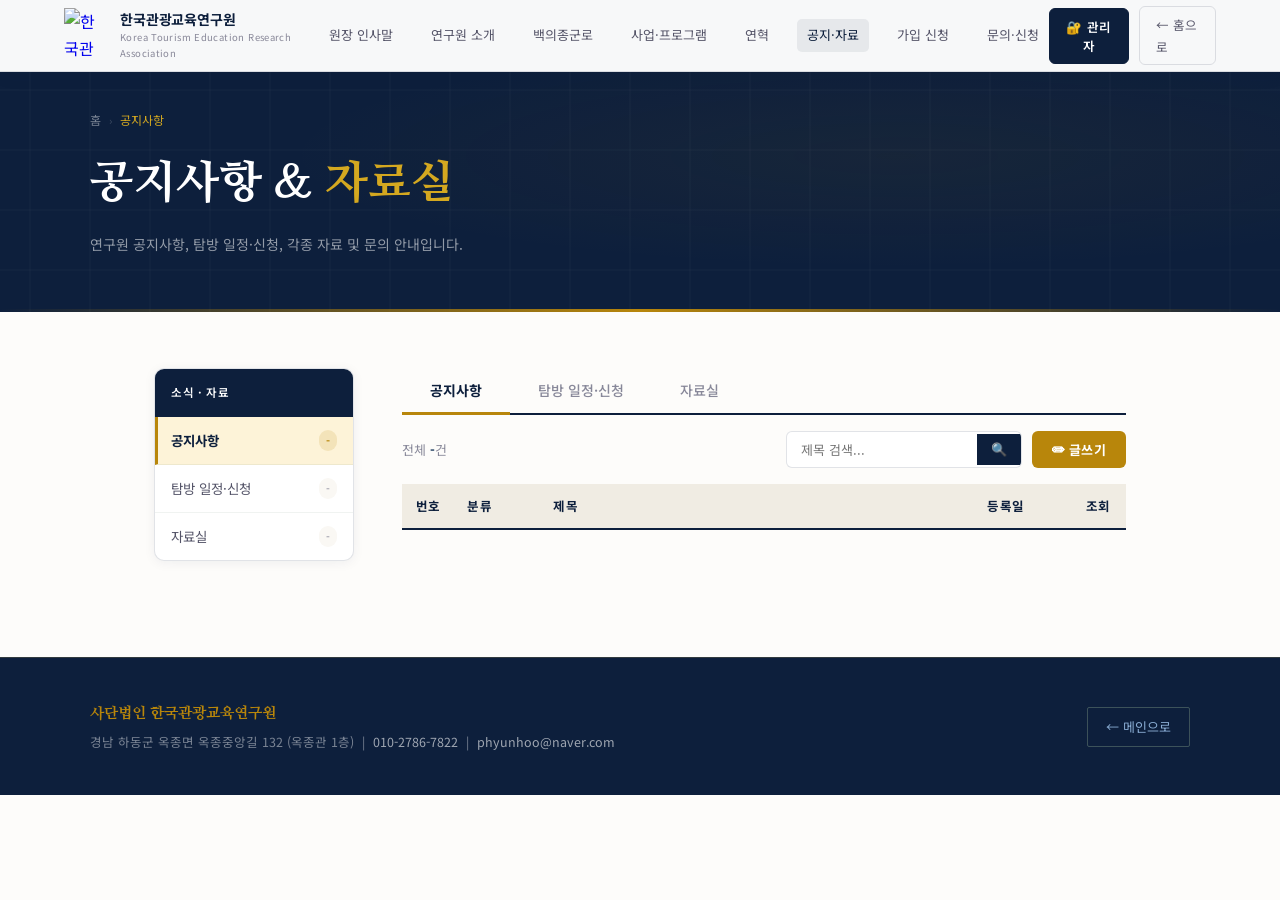
==== board.html @ cb13c383 "Add files via upload" ====
<!DOCTYPE html>
<html lang="ko">
<head>
<meta charset="UTF-8">
<meta name="viewport" content="width=device-width, initial-scale=1.0">
<title>공지사항 · 자료실 — 한국관광교육연구원</title>
<meta name="description" content="사단법인 한국관광교육연구원 공지사항, 탐방 일정·신청, 회원 전용 자료실입니다.">
<meta name="robots" content="index, follow">
<link rel="canonical" href="https://www.ktedu.or.kr/board.html">
<meta property="og:type" content="website">
<meta property="og:site_name" content="한국관광교육연구원">
<meta property="og:title" content="공지사항 · 자료실 — 한국관광교육연구원">
<meta property="og:description" content="사단법인 한국관광교육연구원 공지사항, 탐방 일정·신청, 회원 전용 자료실입니다.">
<meta property="og:url" content="https://www.ktedu.or.kr/board.html">
<link rel="preconnect" href="https://fonts.googleapis.com">
<link href="https://fonts.googleapis.com/css2?family=Nanum+Myeongjo:wght@400;700;800&family=Noto+Sans+KR:wght@300;400;500;600;700&family=Cormorant+Garamond:wght@400;500;600&family=DM+Sans:wght@400;500&display=swap" rel="stylesheet">

<!-- ★ Supabase JS SDK -->
<script src="https://cdn.jsdelivr.net/npm/@supabase/supabase-js@2/dist/umd/supabase.js"></script>

<style>
/* ════════════════ VARIABLES ════════════════ */
:root{
  /* 새 디자인 컨셉 — 딥 네이비 + 아이보리 + 앰버 골드 */
  --forest:   #0d1f3c;  /* 구 forest → 네이비 (기능코드 호환) */
  --deep:     #0a1628;
  --hadon:    #1a3a5c;  /* 구 hadon → 네이비 미드 (주 강조색) */
  --path:     #2a5080;
  --moss:     #4a7ab0;
  --sage:     #8aadd4;
  --gold:     #b8860b;  /* 앰버 골드 */
  --gold-lt:  #fdf3d8;
  --cream:    #faf8f4;  /* 아이보리 */
  --paper:    #fdfcfa;
  --ink:      #1e1e2e;
  --ink-mid:  #545468;
  --ink-soft: #888899;
  --border:   rgba(13,31,60,0.12);
  --red:      #c0392b;
  --red-lt:   #fdf0ef;
  /* 추가 변수 */
  --amber:    #b8860b;
  --amber-lt: #d4a820;
  --amber-pale:#fdf3d8;
  --navy:     #0d1f3c;
  --navy-mid: #1a3a5c;
  --navy-lt:  #2a5080;
  --ivory:    #faf8f4;
  --ivory-dk: #f0ece3;
  --line:     rgba(13,31,60,0.12);
  --line-lt:  rgba(13,31,60,0.07);
  --text:     #2d2d3e;
  --text-mid: #545468;
  --text-soft:#888899;
  --white:    #ffffff;
}
*,*::before,*::after{box-sizing:border-box;margin:0;padding:0;}
html{scroll-behavior:smooth;}
*{box-sizing:border-box;-webkit-tap-highlight-color:transparent;}
body{font-family:'Noto Sans KR',sans-serif;background:var(--paper);color:var(--ink);line-height:1.7;overflow-x:hidden;}
::-webkit-scrollbar{width:6px;}
::-webkit-scrollbar-track{background:var(--cream);}
::-webkit-scrollbar-thumb{background:var(--moss);border-radius:3px;}

/* ════════════ NAV ════════════ */
nav{position:fixed;top:0;left:0;right:0;z-index:200;background:rgba(255,255,255,0.97);backdrop-filter:blur(12px);border-bottom:1px solid var(--line);display:flex;align-items:center;justify-content:space-between;padding:0 5%;height:72px;box-shadow:0 2px 20px rgba(13,31,60,0.06);}
.nav-logo{display:flex;align-items:center;gap:12px;text-decoration:none;}
.nav-logo-emblem{width:44px;height:44px;display:flex;align-items:center;justify-content:center;flex-shrink:0;}
.nav-logo-text{color:var(--navy);font-size:14px;font-weight:700;letter-spacing:-0.01em;line-height:1.3;}
.nav-logo-sub{color:var(--text-soft);font-size:9.5px;letter-spacing:.04em;margin-top:1px;}
.nav-links{display:flex;gap:18px;}
.nav-links a{color:var(--text-mid);text-decoration:none;font-size:13px;transition:all .18s;white-space:nowrap;padding:5px 10px;border-radius:5px;}
.nav-links a:hover,.nav-links a.active{color:var(--navy);background:var(--line-lt);}
.nav-right{display:flex;align-items:center;gap:10px;}
.nav-back{color:var(--text-mid);border:1px solid var(--line);padding:7px 16px;border-radius:6px;font-size:12.5px;text-decoration:none;transition:all .2s;font-family:'Noto Sans KR',sans-serif;}
.nav-back:hover{color:var(--navy);border-color:var(--navy);}
.nav-admin-btn{background:var(--navy);border:1px solid var(--navy);color:white;padding:8px 16px;border-radius:6px;font-size:12.5px;cursor:pointer;font-family:'Noto Sans KR',sans-serif;transition:all .2s;letter-spacing:.02em;font-weight:600;}
.nav-admin-btn:hover{background:var(--navy-mid);}
.nav-admin-btn.logged{background:rgba(184,134,11,.12);border-color:var(--amber);color:var(--amber);}
.nav-hamburger{display:none;flex-direction:column;gap:5px;cursor:pointer;}
.nav-hamburger span{width:22px;height:1.5px;background:var(--navy);display:block;}

/* ════════════ ADMIN BAR ════════════ */
.admin-bar{background:linear-gradient(90deg,var(--navy),var(--navy-mid));padding:10px 5%;display:none;align-items:center;justify-content:space-between;position:sticky;top:68px;z-index:99;border-bottom:2px solid var(--amber);}
.admin-bar.visible{display:flex;}
.admin-tag{background:var(--amber);color:#fff;font-size:11px;font-weight:700;padding:3px 10px;border-radius:3px;letter-spacing:.06em;}
.admin-bar-text{color:rgba(255,255,255,0.65);font-size:13px;margin-left:10px;}
.admin-bar-right{display:flex;gap:10px;}
.btn-write{background:var(--amber);color:#fff;border:none;padding:9px 20px;border-radius:6px;font-size:13px;font-weight:700;font-family:'Noto Sans KR',sans-serif;cursor:pointer;letter-spacing:.02em;transition:all .2s;}
.btn-write:hover{background:var(--amber-lt);transform:translateY(-1px);}
.btn-logout{background:transparent;color:rgba(255,255,255,.55);border:1px solid rgba(255,255,255,.2);padding:8px 14px;border-radius:2px;font-size:12.5px;font-family:'Noto Sans KR',sans-serif;cursor:pointer;transition:all .2s;}
.btn-logout:hover{color:white;border-color:rgba(255,255,255,.4);}

/* ════════════ PAGE HERO ════════════ */
.page-hero{background:var(--navy);padding:110px 5% 56px;position:relative;overflow:hidden;}
.page-hero::before{content:'';position:absolute;inset:0;background:radial-gradient(ellipse 80% 60% at 70% 50%,rgba(184,134,11,.06) 0%,transparent 60%),url("data:image/svg+xml,%3Csvg width='60' height='60' xmlns='http://www.w3.org/2000/svg'%3E%3Cpath d='M0 0h60v60H0z' fill='none'/%3E%3Cpath d='M30 0v60M0 30h60' stroke='rgba(255,255,255,0.03)' stroke-width='1'/%3E%3C/svg%3E") repeat;}
.page-hero::after{content:'';position:absolute;bottom:0;left:0;right:0;height:3px;background:linear-gradient(90deg,transparent,var(--amber),transparent);}
.page-hero-inner{max-width:1100px;margin:0 auto;position:relative;z-index:1;}
.breadcrumb{display:flex;align-items:center;gap:8px;margin-bottom:16px;}
.breadcrumb a{color:rgba(255,255,255,.45);font-size:12px;text-decoration:none;}
.breadcrumb a:hover{color:var(--sage);}
.breadcrumb-sep{color:rgba(255,255,255,.2);font-size:11px;}
.breadcrumb-cur{color:var(--amber-lt);font-size:12px;}
.page-hero h1{font-family:'Nanum Myeongjo',serif;font-size:clamp(1.8rem,3.5vw,2.8rem);font-weight:800;color:#fff;}
.page-hero h1 em{font-style:normal;color:var(--amber-lt);}
.page-hero-desc{color:rgba(255,255,255,.55);font-size:14px;margin-top:10px;}

/* ════════════ LAYOUT ════════════ */
.board-layout{max-width:1100px;margin:0 auto;padding:56px 5% 96px;display:grid;grid-template-columns:200px 1fr;gap:48px;align-items:start;}

/* ════════════ SIDEBAR ════════════ */
.sidebar{position:sticky;top:88px;}
.sidebar-menu{background:#fff;border:1px solid var(--line);border-radius:10px;overflow:hidden;box-shadow:0 2px 12px rgba(13,31,60,0.06);}
.sidebar-group-title{background:var(--navy);color:white;font-size:11.5px;font-weight:600;padding:14px 16px;letter-spacing:.06em;}
.sidebar-item{display:flex;align-items:center;justify-content:space-between;padding:12px 16px;font-size:13.5px;color:var(--ink-mid);cursor:pointer;border-bottom:1px solid rgba(45,90,61,.07);transition:all .18s;}
.sidebar-item:last-child{border-bottom:none;}
.sidebar-item:hover{background:var(--ivory);color:var(--navy);}
.sidebar-item.active{background:var(--amber-pale);color:var(--navy);font-weight:700;border-left:3px solid var(--amber);padding-left:13px;}
.sidebar-count{font-size:11px;color:var(--ink-soft);background:var(--cream);padding:1px 7px;border-radius:10px;}
.sidebar-item.active .sidebar-count{background:rgba(184,134,11,.15);color:var(--amber);}

/* ════════════ TABS ════════════ */
.board-tabs{display:flex;border-bottom:2px solid var(--navy);}
.board-tab{padding:12px 28px;font-size:14px;font-weight:500;color:var(--ink-soft);cursor:pointer;border:none;background:none;font-family:'Noto Sans KR',sans-serif;border-bottom:3px solid transparent;margin-bottom:-2px;transition:all .18s;}
.board-tab:hover{color:var(--navy);}
.board-tab.active{color:var(--navy);font-weight:700;border-bottom-color:var(--amber);}
.board-panel{display:none;}.board-panel.active{display:block;}

/* ════════════ TOOLBAR ════════════ */
.board-toolbar{display:flex;justify-content:space-between;align-items:center;padding:16px 0;flex-wrap:wrap;gap:12px;}
.board-count{font-size:13px;color:var(--ink-soft);}
.board-count strong{color:var(--hadon);font-weight:700;}
.search-box{display:flex;align-items:center;border:1px solid var(--line);border-radius:6px;overflow:hidden;background:#fff;}
.search-box input{border:none;outline:none;padding:8px 14px;font-size:13px;font-family:'Noto Sans KR',sans-serif;width:190px;background:transparent;color:var(--ink);}
.search-box button{background:var(--navy);color:white;border:none;padding:8px 14px;cursor:pointer;font-size:13px;}
.search-box button:hover{background:var(--navy-mid);}

/* ════════════ TABLE ════════════ */
.notice-table{width:100%;border-collapse:collapse;}
.notice-table thead tr{background:var(--ivory-dk,#f0ece3);border-bottom:2px solid var(--navy);}
.notice-table th{padding:11px 13px;font-size:12.5px;font-weight:700;color:var(--navy);text-align:left;letter-spacing:.04em;}
.notice-table th.cn{width:52px;text-align:center;}
.notice-table th.cc{width:86px;}
.notice-table th.cd{width:96px;}
.notice-table th.cv{width:56px;text-align:center;}
.notice-table th.ca{width:80px;text-align:center;}
.notice-table tbody tr{border-bottom:1px solid rgba(45,90,61,.1);transition:background .15s;}
.notice-table tbody tr:hover{background:var(--ivory);}
.notice-table td{padding:13px;font-size:13.5px;color:var(--ink-mid);vertical-align:middle;}
.notice-table td.cn{text-align:center;font-size:12px;color:var(--ink-soft);}
.notice-table td.cv{text-align:center;font-size:12px;color:var(--ink-soft);}
.notice-table td.cd{font-size:12px;color:var(--ink-soft);}
.notice-table td.ca{text-align:center;}
.row-pinned td{background:rgba(45,90,61,.04)!important;}
.title-link{cursor:pointer;transition:color .15s;}
.title-link:hover{color:var(--navy);}
.badge{display:inline-block;font-size:10.5px;font-weight:700;padding:2px 8px;border-radius:2px;letter-spacing:.04em;margin-right:5px;vertical-align:middle;}
.badge-notice{background:var(--navy);color:white;}
.badge-prog{background:#e8f2e9;color:#1a4a28;border:1px solid rgba(45,90,61,.2);}
.badge-edu{background:#E6F1FB;color:#0C447C;border:1px solid rgba(23,95,165,.2);}
.badge-archive{background:#faeeda;color:#633806;border:1px solid rgba(201,168,76,.3);}
.badge-new{display:inline-block;font-size:9px;font-weight:700;color:var(--red);margin-left:4px;vertical-align:middle;}
.pin-icon{color:var(--amber);font-size:13px;}
.row-acts{display:flex;gap:4px;justify-content:center;}
.btn-edit,.btn-del{border:none;padding:4px 9px;border-radius:2px;font-size:11px;font-weight:700;cursor:pointer;font-family:'Noto Sans KR',sans-serif;transition:all .18s;}
.btn-edit{background:#e8f0fa;color:var(--navy);}
.btn-edit:hover{background:var(--navy);color:white;}
.btn-del{background:var(--red-lt);color:var(--red);}
.btn-del:hover{background:var(--red);color:white;}

/* ════════════ FILE LIST ════════════ */
.file-grid{display:flex;flex-direction:column;}
.file-item{display:grid;grid-template-columns:50px 1fr auto;gap:0;border-bottom:1px solid rgba(45,90,61,.1);padding:17px 0;align-items:center;transition:background .15s;}
.file-item:first-child{border-top:2px solid var(--navy);}
.file-item:hover{background:var(--ivory);padding-left:8px;padding-right:8px;margin:0 -8px;border-radius:6px;}
.file-icon-wrap{width:40px;height:44px;display:flex;align-items:center;justify-content:center;border-radius:3px;font-size:20px;flex-shrink:0;}
.fi-pdf{background:#fceaea;}.fi-doc{background:#e6eef8;}.fi-img{background:#e8f7ef;}.fi-etc{background:#f5f0fb;}
.file-title{font-size:14px;font-weight:500;color:var(--ink);margin-bottom:4px;line-height:1.4;cursor:pointer;}
.file-title:hover{color:var(--navy);}
.file-meta{font-size:12px;color:var(--ink-soft);display:flex;gap:14px;flex-wrap:wrap;}
.file-actions{display:flex;gap:8px;align-items:center;margin-left:14px;flex-shrink:0;}
.file-dl-btn{display:flex;align-items:center;gap:6px;background:var(--ivory);border:1px solid var(--line);color:var(--navy);font-size:12px;font-weight:500;padding:7px 14px;border-radius:3px;cursor:pointer;font-family:'Noto Sans KR',sans-serif;transition:all .18s;white-space:nowrap;text-decoration:none;}
.file-dl-btn:hover{background:var(--navy);color:white;border-color:var(--navy);}

/* ════════════ STATES ════════════ */
.loading-state,.empty-state{text-align:center;padding:56px 20px;color:var(--ink-soft);}
.loading-state .spin{display:inline-block;width:32px;height:32px;border:3px solid var(--border);border-top-color:var(--hadon);border-radius:50%;animation:spin .8s linear infinite;margin-bottom:14px;}
@keyframes spin{to{transform:rotate(360deg);}}
.empty-icon{font-size:32px;margin-bottom:12px;}
.info-box{margin-top:20px;padding:16px 20px;background:var(--ivory);border-radius:6px;border-left:3px solid var(--amber);font-size:13.5px;color:var(--text-mid);line-height:1.85;}
.info-box a{color:var(--navy);font-weight:700;}

/* ════════════ PAGINATION ════════════ */
.pagination{display:flex;justify-content:center;gap:4px;margin-top:28px;}
.page-btn{width:36px;height:36px;display:flex;align-items:center;justify-content:center;border:1px solid rgba(45,90,61,.2);border-radius:2px;font-size:13px;color:var(--ink-soft);cursor:pointer;background:#fff;transition:all .18s;font-family:'Noto Sans KR',sans-serif;}
.page-btn:hover{border-color:var(--navy);color:var(--navy);}
.page-btn.active{background:var(--navy);color:white;border-color:var(--navy);font-weight:700;}

/* ════════════ OVERLAYS ════════════ */
.overlay{display:none;position:fixed;inset:0;z-index:400;background:rgba(0,0,0,.6);align-items:center;justify-content:center;padding:16px;backdrop-filter:blur(3px);}
.overlay.open{display:flex;}
.modal{background:var(--paper);border-radius:6px;width:100%;box-shadow:0 32px 80px rgba(0,0,0,.28);animation:modalIn .25s cubic-bezier(.34,1.3,.64,1) forwards;}
@keyframes modalIn{from{opacity:0;transform:scale(.94) translateY(12px);}to{opacity:1;transform:scale(1) translateY(0);}}

/* login */
#loginModal .modal{max-width:420px;}
.login-head{background:var(--navy);padding:28px 32px;border-radius:6px 6px 0 0;border-bottom:2px solid var(--amber);position:relative;}
.login-head h2{font-family:'Nanum Myeongjo',serif;color:#fff;font-size:1.4rem;font-weight:800;}
.login-head p{color:rgba(255,255,255,0.6);font-size:13px;margin-top:6px;}
.modal-close{position:absolute;top:16px;right:18px;background:rgba(255,255,255,.1);border:1px solid rgba(255,255,255,.2);color:rgba(255,255,255,.7);width:32px;height:32px;border-radius:50%;cursor:pointer;display:flex;align-items:center;justify-content:center;font-size:16px;transition:all .2s;}
.modal-close:hover{background:rgba(255,255,255,.2);color:white;}
.login-body{padding:28px 32px;}
.form-group{margin-bottom:18px;}
.form-label{display:block;font-size:12.5px;font-weight:700;color:var(--ink-mid);letter-spacing:.06em;margin-bottom:7px;}
.form-input{width:100%;border:1px solid rgba(45,90,61,.25);border-radius:3px;padding:11px 14px;font-size:14px;font-family:'Noto Sans KR',sans-serif;color:var(--ink);background:#fff;outline:none;transition:border-color .2s;}
.form-input:focus{border-color:var(--navy);box-shadow:0 0 0 3px rgba(13,31,60,.07);}
.form-input.err{border-color:var(--red);}
.form-error{font-size:12px;color:var(--red);margin-top:6px;display:none;}
.form-error.show{display:block;}
.btn-login{width:100%;background:var(--navy);color:white;border:none;padding:13px;font-size:14px;font-weight:700;font-family:'Noto Sans KR',sans-serif;border-radius:6px;cursor:pointer;transition:all .2s;letter-spacing:.02em;margin-top:4px;}
.btn-login:hover{background:var(--navy-mid);}
.login-hint{font-size:11.5px;color:var(--ink-soft);text-align:center;margin-top:14px;line-height:1.7;}

/* write */
#writeModal .modal{max-width:700px;max-height:92vh;overflow-y:auto;}
.write-head{background:var(--navy);padding:20px 28px;border-radius:6px 6px 0 0;position:sticky;top:0;z-index:2;display:flex;align-items:center;justify-content:space-between;}
.write-head h2{font-family:'Nanum Myeongjo',serif;color:white;font-size:1.25rem;font-weight:800;}
.write-body{padding:24px 28px;}
.wr{margin-bottom:18px;}
.wr2{display:grid;grid-template-columns:1fr 1fr;gap:14px;margin-bottom:18px;}
.wlabel{display:block;font-size:12.5px;font-weight:700;color:var(--ink-mid);letter-spacing:.05em;margin-bottom:7px;}
.winput,.wselect,.wtextarea{width:100%;border:1px solid rgba(45,90,61,.25);border-radius:3px;padding:10px 13px;font-size:13.5px;font-family:'Noto Sans KR',sans-serif;color:var(--ink);background:#fff;outline:none;transition:border-color .2s;}
.winput:focus,.wselect:focus,.wtextarea:focus{border-color:var(--navy);box-shadow:0 0 0 3px rgba(13,31,60,.07);}
.wtextarea{min-height:200px;resize:vertical;line-height:1.8;}
.file-zone{border:2px dashed rgba(13,31,60,.2);border-radius:8px;padding:20px;text-align:center;cursor:pointer;transition:all .2s;background:var(--ivory);}
.file-zone:hover{border-color:var(--navy);background:rgba(13,31,60,.04);}
.file-zone p{font-size:13px;color:var(--ink-soft);}
.file-zone small{font-size:11px;color:var(--ink-soft);margin-top:4px;display:block;}
#fileInput{display:none;}
.file-chips{display:flex;flex-wrap:wrap;gap:8px;margin-top:10px;}
.file-chip{display:flex;align-items:center;gap:6px;background:#e8f0fa;border:1px solid rgba(13,31,60,.15);border-radius:4px;padding:4px 10px;font-size:12px;color:var(--navy);}
.chip-del{cursor:pointer;color:var(--ink-soft);font-size:14px;line-height:1;}
.chip-del:hover{color:var(--red);}
.chip-prog{font-size:11px;color:var(--ink-soft);margin-left:4px;}
.pin-row{display:flex;align-items:center;gap:10px;margin-bottom:18px;}
.pin-row input[type=checkbox]{width:16px;height:16px;accent-color:var(--hadon);cursor:pointer;}
.pin-row label{font-size:13.5px;color:var(--ink-mid);cursor:pointer;}
.write-footer{display:flex;justify-content:flex-end;gap:10px;padding-top:20px;border-top:1px solid var(--border);}
.btn-cancel{background:var(--cream);color:var(--ink-mid);border:1px solid var(--border);padding:11px 22px;border-radius:3px;font-size:13.5px;font-family:'Noto Sans KR',sans-serif;cursor:pointer;transition:all .2s;}
.btn-cancel:hover{border-color:var(--navy);color:var(--navy);}
.btn-save{background:var(--navy);color:white;border:none;padding:11px 28px;border-radius:6px;font-size:13.5px;font-weight:700;font-family:'Noto Sans KR',sans-serif;cursor:pointer;transition:all .2s;}
.btn-save:hover{background:var(--navy-mid);}
.save-spin{display:inline-block;width:14px;height:14px;border:2px solid rgba(255,255,255,.4);border-top-color:white;border-radius:50%;animation:spin .7s linear infinite;vertical-align:middle;margin-right:6px;}

/* detail */
.detail-overlay{display:none;position:fixed;inset:0;z-index:300;background:rgba(0,0,0,.55);align-items:center;justify-content:center;padding:20px;backdrop-filter:blur(2px);}
.detail-overlay.open{display:flex;}
.detail-box{background:var(--paper);border-radius:6px;max-width:740px;width:100%;max-height:88vh;overflow-y:auto;box-shadow:0 24px 60px rgba(0,0,0,.25);animation:modalIn .25s ease forwards;}
.detail-head{background:var(--navy);padding:24px 28px;border-radius:6px 6px 0 0;position:sticky;top:0;z-index:2;}
.dh-cat{color:rgba(255,255,255,0.55);font-size:11.5px;letter-spacing:.1em;margin-bottom:8px;}
.dh-title{color:#fff;font-family:'Nanum Myeongjo',serif;font-size:1.35rem;font-weight:800;line-height:1.4;}
.dh-meta{color:rgba(255,255,255,.5);font-size:12px;margin-top:10px;display:flex;gap:18px;flex-wrap:wrap;}
.d-close{position:absolute;top:16px;right:20px;background:rgba(255,255,255,.1);border:1px solid rgba(255,255,255,.2);color:rgba(255,255,255,.7);width:32px;height:32px;border-radius:50%;cursor:pointer;display:flex;align-items:center;justify-content:center;font-size:16px;transition:all .2s;}
.d-close:hover{color:white;}
.detail-body{padding:28px;font-size:14px;color:var(--ink-mid);line-height:2;white-space:pre-wrap;}
.detail-attach{border-top:1px solid var(--border);padding:18px 28px;}
.attach-title{font-size:12px;font-weight:700;color:var(--ink-soft);letter-spacing:.08em;margin-bottom:10px;}
.attach-file{display:flex;align-items:center;gap:8px;padding:9px 13px;background:var(--ivory);border:1px solid var(--line);border-radius:6px;font-size:13px;color:var(--navy);margin-bottom:6px;text-decoration:none;transition:background .15s;}
.attach-file:hover{background:var(--amber-pale);}
.attach-file-wrap{margin-bottom:10px;}
.attach-hint{font-size:12px;color:var(--ink-soft);margin-top:2px;padding:4px 4px 0;line-height:1.8;}
.attach-badge{display:inline-block;padding:2px 7px;border-radius:3px;font-size:11px;font-weight:700;margin-left:auto;flex-shrink:0;}
.attach-view{background:#e1f5ee;color:#0f6e56;}
.attach-dl{background:#e6f1fb;color:#185fa5;}
.detail-nav{border-top:1px solid var(--border);padding:14px 28px;display:flex;justify-content:space-between;align-items:center;}
.detail-nav a{font-size:13px;color:var(--navy);text-decoration:none;cursor:pointer;}
.detail-nav-back{font-size:13px;color:var(--ink-soft);background:var(--cream);padding:6px 16px;border-radius:2px;cursor:pointer;border:1px solid var(--border);font-family:'Noto Sans KR',sans-serif;}

/* toast */
.toast{position:fixed;bottom:28px;left:50%;transform:translateX(-50%) translateY(20px);background:var(--navy);color:white;padding:12px 24px;border-radius:4px;font-size:13.5px;font-weight:500;z-index:999;opacity:0;transition:all .3s;pointer-events:none;white-space:nowrap;}
.toast.show{opacity:1;transform:translateX(-50%) translateY(0);}
.toast.err{background:var(--red);}
/* 기기별 표시 제어 */
.mobile-only{display:none!important;}
.desktop-only{display:inline!important;}
@media(max-width:900px){
  .mobile-only{display:inline!important;}
  .desktop-only{display:none!important;}
}

/* ══════════════════════════════════════
   RESPONSIVE — 태블릿 (max 900px)
══════════════════════════════════════ */
@media(max-width:900px){
  .nav-links{display:none;}.nav-hamburger{display:flex;}
  .board-layout{grid-template-columns:1fr;gap:24px;padding-top:32px;}
  .sidebar{position:static;top:auto;}
  .board-tabs{overflow-x:auto;-webkit-overflow-scrolling:touch;}
  .notice-table th.cv,.notice-table td.cv{display:none;}
  .wr2{grid-template-columns:1fr;}
  .search-box input{width:140px;}
  .file-item{grid-template-columns:44px 1fr;}
  .file-actions{grid-column:1/-1;padding-top:6px;}
  .write-modal{padding:24px;}
  .wbody{gap:14px;}
}

/* ══════════════════════════════════════
   RESPONSIVE — 모바일 (max 600px)
══════════════════════════════════════ */
@media(max-width:600px){
  nav{padding:0 4%;height:56px;}
  .nav-logo-sub{display:none;}
  .nav-logo-text{font-size:13px;}

  .board-header h1{font-size:1.4rem;}
  .board-tabs{gap:4px;}
  .board-tab{padding:8px 12px;font-size:12px;white-space:nowrap;}
  .sidebar-item{font-size:13px;padding:10px 14px;}

  /* 게시판 테이블 */
  .notice-table{font-size:12.5px;}
  .notice-table th,.notice-table td{padding:10px 8px;}
  .notice-table th:nth-child(4),.notice-table td:nth-child(4){display:none;}
  .notice-table th:nth-child(5),.notice-table td:nth-child(5){display:none;}
  .title-link{font-size:13px;}

  /* 툴바 */
  .board-toolbar{flex-direction:column;align-items:flex-start;gap:10px;}
  .board-toolbar > div{width:100%;display:flex;justify-content:space-between;}
  .search-box{flex:1;}
  .search-box input{flex:1;width:auto;min-width:0;}

  /* 자료실 카드 */
  .file-item{grid-template-columns:40px 1fr;gap:10px 8px;}
  .file-icon-wrap{width:40px;height:40px;font-size:18px;}
  .file-title{font-size:13px;}
  .file-actions{grid-column:1/-1;display:flex;gap:8px;padding-top:4px;}
  .file-dl-btn{font-size:12px;padding:6px 12px;}

  /* 상세 팝업 */
  .detail-head{padding:16px;}
  .detail-body{padding:16px;font-size:13.5px;line-height:1.9;}
  .detail-nav{padding:12px 16px;}
  .dh-title{font-size:15px;}

  /* 글쓰기 모달 */
  .write-modal{padding:16px;}
  .wbody{gap:12px;}
  .wselect,.winput,.wtextarea{font-size:16px;}
  #writeModal .modal{max-width:100%;margin:8px;width:calc(100% - 16px);}

  /* 로그인/비번 모달 */
  .modal{margin:12px;width:calc(100% - 24px);max-width:none;}
  .form-input{font-size:16px;}

  /* 페이지네이션 */
  .pg-btn{min-width:32px;height:32px;font-size:12px;}

  /* 관리자바 */
  .admin-bar{flex-wrap:wrap;gap:8px;padding:10px 16px;}
  .admin-bar-text{font-size:11.5px;}
  .admin-info{font-size:12px;}
}
.mob-nav{display:none;position:fixed;inset:0;z-index:500;background:var(--navy);flex-direction:column;align-items:center;justify-content:center;gap:28px;}
.mob-nav.open{display:flex;}
.mob-nav a{color:rgba(255,255,255,.85);text-decoration:none;font-size:18px;}
.mob-nav a:hover{color:var(--gold);}
.mob-close{position:absolute;top:20px;right:5%;font-size:24px;color:var(--sage);cursor:pointer;background:none;border:none;}
</style>
</head>
<body>

<!-- ★★★ Supabase 설정 — SQL 실행 후 아래 두 값을 교체하세요 ★★★ -->
<script>
const SUPA_URL = 'https://qinhvivdlbhmchjeiehn.supabase.co';   // ← Project URL
const SUPA_KEY = 'eyJhbGciOiJIUzI1NiIsInR5cCI6IkpXVCJ9.eyJpc3MiOiJzdXBhYmFzZSIsInJlZiI6InFpbmh2aXZkbGJobWNoamVpZWhuIiwicm9sZSI6ImFub24iLCJpYXQiOjE3NzYwNTY3NzQsImV4cCI6MjA5MTYzMjc3NH0.075vXKA4LYQXHN116jAJkHgHum6wYDIcvU9-iY3yAVA';                  // ← anon public key
const SESSION_KEY        = 'ktea_board_admin';     // board 전용 (admin ID/PW)
const MEMBER_SESSION_KEY = 'ktea_member_session';  // mypage 공유
const SESSION_TTL        = 24 * 60 * 60 * 1000;   // 24시간
const PER_PAGE           = 10;
// board.html 전용 관리자 계정 (비밀번호는 해시로만 저장)
const ADMIN_ID   = 'admin';
const ADMIN_HASH = '4b94e8bfcf2385d2fb23d757d463fecc7aa0d474bb73105abf10acdc590c2410'; // SHA-256
</script>

<div class="mob-nav" id="mobNav">
  <button class="mob-close" onclick="mn(false)">✕</button>
  <a href="index.html#greeting">원장 인사말</a>
  <a href="index.html#about">연구원 소개</a>
  <a href="index.html#course">백의종군로</a>
  <a href="index.html#programs">사업·프로그램</a>
  <a href="index.html#history">연혁</a>
  <a href="board.html">공지·자료</a>
  <a href="mypage.html">가입 신청</a>
  <a href="index.html#contact">문의·신청</a>
</div>

<nav>
  <a href="index.html" class="nav-logo">
    <div class="nav-logo-emblem">
      <img src="images/mark.png" alt="한국관광교육연구원 마크"
           style="width:56px;height:56px;object-fit:contain;display:block;mix-blend-mode:multiply;">
    </div>
    <div>
      <div class="nav-logo-text">한국관광교육연구원</div>
      <div class="nav-logo-sub">Korea Tourism Education Research Association</div>
    </div>
  </a>
  <div class="nav-links">
    <a href="index.html#greeting">원장 인사말</a>
    <a href="index.html#about">연구원 소개</a>
    <a href="index.html#course">백의종군로</a>
    <a href="index.html#programs">사업·프로그램</a>
    <a href="index.html#history">연혁</a>
    <a href="board.html" class="active">공지·자료</a>
    <a href="mypage.html">가입 신청</a>
    <a href="index.html#contact">문의·신청</a>
  </div>
  <div class="nav-right">
    <button class="nav-admin-btn" id="navAdminBtn" onclick="onAdminClick()">🔐 관리자</button>
    <a href="index.html" class="nav-back">← 홈으로</a>
    <div class="nav-hamburger" onclick="mn(true)"><span></span><span></span><span></span></div>
  </div>
</nav>

<div class="admin-bar" id="adminBar">
  <div style="display:flex;align-items:center;">
    <span class="admin-tag">ADMIN</span>
    <span class="admin-bar-text">관리자 모드 활성 — 글 작성·수정·삭제 가능</span>
  </div>
  <div class="admin-bar-right">
    <button class="btn-write" onclick="onWriteClick(curTab)">✏ 새 글 작성</button>
    <button class="btn-logout" id="btnAdminPwChange" style="display:none" onclick="openAdminPwModal()">🔑 비번 변경</button>
    <button class="btn-logout" onclick="doLogout()">로그아웃</button>
  </div>
</div>

<div class="page-hero">
  <div class="page-hero-inner">
    <div class="breadcrumb">
      <a href="index.html">홈</a>
      <span class="breadcrumb-sep">›</span>
      <span class="breadcrumb-cur" id="hbc">공지사항</span>
    </div>
    <h1>공지사항 &amp; <em>자료실</em></h1>
    <p class="page-hero-desc">연구원 공지사항, 탐방 일정·신청, 각종 자료 및 문의 안내입니다.</p>
  </div>
</div>

<div class="board-layout">
  <div class="sidebar">
    <div class="sidebar-menu">
      <div class="sidebar-group-title">소식 · 자료</div>
      <a class="sidebar-item active" id="sb-notice" onclick="switchTab('notice',this)">공지사항 <span class="sidebar-count" id="sc-notice">-</span></a>
      <a class="sidebar-item" id="sb-program" onclick="switchTab('program',this)">탐방 일정·신청 <span class="sidebar-count" id="sc-program">-</span></a>
      <a class="sidebar-item" id="sb-archive" onclick="switchTab('archive',this)">자료실 <span class="sidebar-count" id="sc-archive">-</span></a>
    </div>
  </div>

  <div>
    <div class="board-tabs">
      <button class="board-tab active" id="tab-notice" onclick="switchTab('notice',null)">공지사항</button>
      <button class="board-tab" id="tab-program" onclick="switchTab('program',null)">탐방 일정·신청</button>
      <button class="board-tab" id="tab-archive" onclick="switchTab('archive',null)">자료실</button>
    </div>

    <!-- 공지사항 -->
    <div class="board-panel active" id="panel-notice">
      <div class="board-toolbar">
        <span class="board-count">전체 <strong id="cnt-notice">-</strong>건</span>
        <div style="display:flex;gap:10px;align-items:center;">
          <div class="search-box">
            <input type="text" placeholder="제목 검색..." id="q-notice" onkeyup="if(event.key==='Enter')loadBoard('notice')">
            <button onclick="loadBoard('notice')">🔍</button>
          </div>
          <button class="btn-write" id="wb-notice" onclick="onWriteClick('notice')">✏ 글쓰기</button>
        </div>
      </div>
      <table class="notice-table">
        <thead><tr>
          <th class="cn">번호</th><th class="cc">분류</th><th>제목</th>
          <th class="cd">등록일</th><th class="cv">조회</th>
          <th class="ca" id="th-a-notice" style="display:none">관리</th>
        </tr></thead>
        <tbody id="tb-notice"></tbody>
      </table>
      <div class="pagination" id="pg-notice"></div>
    </div>

    <!-- 탐방 일정 -->
    <div class="board-panel" id="panel-program">
      <div class="board-toolbar">
        <span class="board-count">전체 <strong id="cnt-program">-</strong>건</span>
        <div style="display:flex;gap:10px;align-items:center;">
          <div class="search-box">
            <input type="text" placeholder="제목 검색..." id="q-program" onkeyup="if(event.key==='Enter')loadBoard('program')">
            <button onclick="loadBoard('program')">🔍</button>
          </div>
          <button class="btn-write" id="wb-program" onclick="onWriteClick('program')">✏ 글쓰기</button>
        </div>
      </div>
      <table class="notice-table">
        <thead><tr>
          <th class="cn">번호</th><th class="cc">구분</th><th>제목</th>
          <th class="cd">마감일</th><th class="cv">정원</th>
          <th class="ca" id="th-a-program" style="display:none">관리</th>
        </tr></thead>
        <tbody id="tb-program"></tbody>
      </table>
      <div class="info-box" style="margin-top:16px;">
        📋 탐방 신청 :
        <!-- PC 전용: 홈페이지 신청폼만 -->
        <span class="desktop-only" style="display:inline;">
          <a href="index.html#contact">홈페이지 신청폼</a>
        </span>
        <!-- 스마트폰·태블릿 전용: 신청폼 + 전화/공유 버튼 -->
        <span class="mobile-only" style="display:none;">
          <a href="index.html#contact">홈페이지 신청폼</a> 또는
          <a href="tel:010-2786-7822">전화걸기</a>
          <button onclick="shareContact()"
            style="display:inline-flex;align-items:center;gap:4px;background:var(--gold);color:var(--forest);border:none;padding:4px 10px;border-radius:3px;font-size:11.5px;font-weight:700;cursor:pointer;vertical-align:middle;margin-left:4px;font-family:'Noto Sans KR',sans-serif;">
            ↗ 공유
          </button>
        </span><br>
        <span style="font-size:12.5px;color:var(--ink-soft);">🔒 신청 내용은 신청 시 입력한 비밀번호로 확인·수정할 수 있습니다.</span>
      </div>
      <div class="pagination" id="pg-program"></div>
    </div>

    <!-- 자료실 -->
    <div class="board-panel" id="panel-archive">
      <div class="board-toolbar">
        <span class="board-count">전체 <strong id="cnt-archive">-</strong>건</span>
        <div style="display:flex;gap:10px;align-items:center;">
          <div class="search-box">
            <input type="text" placeholder="자료명 검색..." id="q-archive" onkeyup="if(event.key==='Enter')loadBoard('archive')">
            <button onclick="loadBoard('archive')">🔍</button>
          </div>
          <button class="btn-write" id="wb-archive" onclick="onWriteClick('archive')">✏ 자료 등록</button>
        </div>
      </div>
      <div class="file-grid" id="fg-archive"></div>
      <div class="info-box" style="margin-top:20px;">
        📎 추가 자료 문의 :
        <!-- PC 전용 -->
        <span class="desktop-only">
          <a href="mailto:phyunhoo@naver.com">phyunhoo@naver.com</a>
        </span>
        <!-- 스마트폰·태블릿 전용 -->
        <span class="mobile-only">
          <a href="mailto:phyunhoo@naver.com">phyunhoo@naver.com</a> ·
          <a href="tel:010-2786-7822">전화걸기</a>
          <button onclick="shareContact()"
            style="display:inline-flex;align-items:center;gap:4px;background:var(--gold);color:var(--forest);border:none;padding:4px 10px;border-radius:3px;font-size:11.5px;font-weight:700;cursor:pointer;vertical-align:middle;margin-left:4px;font-family:'Noto Sans KR',sans-serif;">
            ↗ 공유
          </button>
        </span>
      </div>
      <div class="pagination" id="pg-archive"></div>
    </div>
  </div>
</div>

<!-- ════ DETAIL ════ -->
<div class="detail-overlay" id="detailOv" onclick="if(event.target===this)closeDetail()">
  <div class="detail-box">
    <div class="detail-head" style="position:relative">
      <button class="d-close" onclick="closeDetail()">✕</button>
      <div class="dh-cat" id="dCat"></div>
      <div class="dh-title" id="dTitle"></div>
      <div class="dh-meta" id="dMeta"></div>
    </div>
    <div class="detail-body" id="dBody"></div>
    <div class="detail-attach" id="dAttach" style="display:none">
      <div class="attach-title">첨부 파일</div>
      <div id="dAttachList"></div>
    </div>
    <div class="detail-nav" id="detailNav">
      <a onclick="closeDetail()">← 목록으로</a>
      <button class="detail-nav-back" onclick="closeDetail()">목록</button>
    </div>
  </div>
</div>

<!-- ════ LOGIN ════ -->
<div class="overlay" id="loginModal" onclick="if(event.target===this)closeModal('loginModal')">
  <div class="modal">
    <div class="login-head">
      <button class="modal-close" onclick="closeModal('loginModal')">✕</button>
      <h2>로그인</h2>
      <p>관리자 전용 화면입니다.</p>
    </div>
    <div class="login-body">
      <div class="form-group">
        <label class="form-label">이메일 또는 관리자 ID</label>
        <input class="form-input" type="text" id="lid" placeholder="이메일 주소 또는 ID 입력" autocomplete="username">
      </div>
      <div class="form-group">
        <label class="form-label">비밀번호</label>
        <input class="form-input" type="password" id="lpw" placeholder="비밀번호" autocomplete="current-password" onkeydown="if(event.key==='Enter')doLogin()">
        <div class="form-error" id="lerr">아이디·비밀번호가 올바르지 않거나 승인 대기 중입니다.</div>
      </div>
      <button class="btn-login" id="btnBoardLogin" onclick="doLogin()">로그인</button>
    </div>
  </div>
</div>

<!-- ════ ADMIN PASSWORD CHANGE ════ -->
<div class="overlay" id="adminPwModal" onclick="if(event.target===this)closeModal('adminPwModal')">
  <div class="modal" style="max-width:420px;">
    <div class="login-head">
      <button class="modal-close" onclick="closeModal('adminPwModal')">✕</button>
      <h2>관리자 비밀번호 변경</h2>
      <p>board.html 전용 admin 계정 비밀번호를 변경합니다.</p>
    </div>
    <div class="login-body">
      <div class="form-group">
        <label class="form-label">현재 비밀번호</label>
        <input class="form-input" type="password" id="apwCurrent" placeholder="현재 비밀번호 입력">
        <div class="form-error" id="apwCurrentErr">현재 비밀번호가 올바르지 않습니다.</div>
      </div>
      <div class="form-group">
        <label class="form-label">새 비밀번호 (6자 이상)</label>
        <input class="form-input" type="password" id="apwNew" placeholder="새 비밀번호">
        <div class="form-error" id="apwNewErr">6자 이상 입력해 주세요.</div>
      </div>
      <div class="form-group">
        <label class="form-label">새 비밀번호 확인</label>
        <input class="form-input" type="password" id="apwNew2" placeholder="새 비밀번호 재입력" onkeydown="if(event.key==='Enter')changeAdminPw()">
        <div class="form-error" id="apwNew2Err">비밀번호가 일치하지 않습니다.</div>
      </div>
      <button class="btn-login" onclick="changeAdminPw()">비밀번호 변경</button>
      <p style="font-size:11.5px;color:var(--ink-soft);text-align:center;margin-top:14px;line-height:1.8;">
        ⚠ 변경 후 board.html 파일을 GitHub에 다시 업로드해야 적용됩니다.<br>
        변경된 비밀번호를 안전한 곳에 메모해 두세요.
      </p>
    </div>
  </div>
</div>

<!-- ════ WRITE ════ -->
<div class="overlay" id="writeModal" onclick="if(event.target===this)closeModal('writeModal')">
  <div class="modal">
    <div class="write-head">
      <h2 id="wTitle">새 글 작성</h2>
      <button class="modal-close" onclick="closeModal('writeModal')">✕</button>
    </div>
    <div class="write-body">
      <input type="hidden" id="wEditId">
      <div class="wr2">
        <div>
          <label class="wlabel">게시판</label>
          <select class="wselect" id="wBoard" onchange="onBoardChange()">
            <option value="notice">공지사항</option>
            <option value="program">탐방 일정·신청</option>
            <option value="archive">자료실</option>
          </select>
        </div>
        <div>
          <label class="wlabel">카테고리</label>
          <select class="wselect" id="wCat">
            <option value="notice">공지</option>
            <option value="prog">프로그램</option>
            <option value="edu">교육</option>
            <option value="archive">자료</option>
          </select>
        </div>
      </div>

      <!-- 공개 범위 — 눈에 잘 띄도록 별도 행 배치 -->
      <div class="wr" style="background:var(--cream);border-radius:4px;padding:12px 16px;border-left:3px solid var(--hadon);">
        <label class="wlabel" style="margin-bottom:8px;">🔒 공개 범위 설정</label>
        <div style="display:flex;gap:16px;">
          <label style="display:flex;align-items:center;gap:8px;cursor:pointer;font-size:14px;color:var(--ink-mid);">
            <input type="radio" name="visibility" id="visPublic" value="public" checked style="accent-color:var(--hadon);width:16px;height:16px;">
            🌐 전체 공개 <span style="font-size:12px;color:var(--ink-soft);">(누구나 읽기 가능)</span>
          </label>
          <label style="display:flex;align-items:center;gap:8px;cursor:pointer;font-size:14px;color:var(--ink-mid);">
            <input type="radio" name="visibility" id="visMembers" value="members" style="accent-color:var(--hadon);width:16px;height:16px;">
            👥 회원 전용 <span style="font-size:12px;color:var(--ink-soft);">(로그인 회원만 읽기)</span>
          </label>
        </div>
        <!-- 기존 select는 JS 호환성 유지용으로 숨김 처리 -->
        <select id="wVisibility" style="display:none;">
          <option value="public">전체 공개</option>
          <option value="members">회원 전용</option>
        </select>
      </div>
      <div class="wr">
        <label class="wlabel">제목 *</label>
        <input class="winput" type="text" id="wTitleInput" placeholder="제목을 입력하세요">
      </div>
      <div class="wr2">
        <div>
          <label class="wlabel" id="wEx1Label">부제 / 마감일</label>
          <input class="winput" type="text" id="wEx1" placeholder="예) 2025.08.20">
        </div>
        <div>
          <label class="wlabel" id="wEx2Label">정원 / 조회수</label>
          <input class="winput" type="text" id="wEx2" placeholder="예) 50명">
        </div>
      </div>
      <div class="wr">
        <label class="wlabel">본문 *</label>
        <textarea class="wtextarea" id="wBody" placeholder="내용을 입력하세요."></textarea>
      </div>
      <div class="wr">
        <label class="wlabel">파일 첨부 (선택 · 각 20MB 이하)</label>
        <div class="file-zone" onclick="document.getElementById('fileInput').click()">
          <p>📎 클릭하여 파일 선택</p>
          <small id="fileHint">PDF, 이미지, Word, Excel, PPT (각 20MB 이하)</small>
        </div>
        <input type="file" id="fileInput" multiple onchange="handleFiles(this.files)">
        <div class="file-chips" id="fileChips"></div>
      </div>
      <div style="display:flex;align-items:center;gap:24px;margin-bottom:18px;flex-wrap:wrap;">
        <div class="pin-row" style="margin-bottom:0;">
          <input type="checkbox" id="wPin">
          <label for="wPin">📌 상단 고정</label>
        </div>
      </div>
      <div class="write-footer">
        <button class="btn-cancel" onclick="closeModal('writeModal')">취소</button>
        <button class="btn-save" id="btnSave" onclick="savePost()">저장하기</button>
      </div>
    </div>
  </div>
</div>

<!-- ════ LOGIN REQUIRED MODAL ════ -->
<div class="overlay" id="loginRequiredModal" onclick="if(event.target===this)closeModal('loginRequiredModal')">
  <div class="modal" style="max-width:420px;">
    <div class="login-head">
      <button class="modal-close" onclick="closeModal('loginRequiredModal')">✕</button>
      <h2>로그인이 필요합니다</h2>
      <p>글 내용 확인 및 첨부파일 열람은 로그인한 회원에게만 제공됩니다.</p>
    </div>
    <div class="login-body" style="display:flex;flex-direction:column;gap:12px;">
      <button class="btn-login" onclick="closeModal('loginRequiredModal');openModal('loginModal')">
        🔐 로그인하기
      </button>
      <a href="mypage.html" style="display:block;text-align:center;background:var(--cream);color:var(--hadon);border:1px solid var(--hadon);padding:12px;border-radius:3px;font-size:14px;font-weight:700;text-decoration:none;">
        ✏ 회원가입 신청하기
      </a>
      <p style="font-size:12px;color:var(--ink-soft);text-align:center;line-height:1.7;">
        탐방 신청은 로그인 없이도 가능합니다.<br>
        <a href="index.html#contact" style="color:var(--hadon);font-weight:700;">→ 탐방 신청 바로가기</a>
      </p>
    </div>
  </div>
</div>

<!-- ════ POST PASSWORD MODAL ════ -->
<div class="overlay" id="postPwModal" onclick="if(event.target===this)closeModal('postPwModal')">
  <div class="modal" style="max-width:400px;">
    <div class="login-head">
      <button class="modal-close" onclick="closeModal('postPwModal')">✕</button>
      <h2 id="ppModalTitle">비밀번호 확인</h2>
      <p id="ppModalSubtitle" style="white-space:pre-line;">신청 시 입력한 비밀번호를 입력하세요.</p>
    </div>
    <div class="login-body">
      <input type="hidden" id="ppPostId">
      <div class="form-group">
        <label class="form-label">비밀번호</label>
        <input class="form-input" type="password" id="ppInput" placeholder="비밀번호 입력"
               onkeydown="if(event.key==='Enter')checkPostPw()">
        <div class="form-error" id="ppErr">비밀번호가 올바르지 않습니다.</div>
      </div>
      <button class="btn-login" onclick="checkPostPw()">확인</button>
      <div style="text-align:center;margin-top:14px;padding-top:14px;border-top:1px solid var(--border);">
        <span style="font-size:12.5px;color:var(--ink-soft);">회원이시면 로그인으로 바로 확인하세요</span><br>
        <button onclick="closeModal('postPwModal');openModal('loginModal')"
          style="margin-top:8px;background:var(--cream);color:var(--hadon);border:1px solid var(--hadon);padding:8px 20px;border-radius:3px;font-size:13px;font-weight:700;cursor:pointer;font-family:'Noto Sans KR',sans-serif;">
          🔐 로그인하기
        </button>
      </div>
    </div>
  </div>
</div>

<div class="toast" id="toast"></div>

<footer style="background:var(--forest);padding:40px 5%;border-top:1px solid rgba(201,168,76,.2);">
  <div style="max-width:1100px;margin:0 auto;display:flex;justify-content:space-between;align-items:center;flex-wrap:wrap;gap:16px;">
    <div style="color:rgba(255,255,255,.45);font-size:12.5px;line-height:2.1;">
      <span style="color:var(--gold);font-family:'Nanum Myeongjo',serif;font-size:15px;font-weight:800;">사단법인 한국관광교육연구원</span><br>
      경남 하동군 옥종면 옥종중앙길 132 (옥종관 1층) &nbsp;|&nbsp;
      <a href="tel:010-2786-7822" style="color:rgba(255,255,255,.6);text-decoration:none;">010-2786-7822</a> &nbsp;|&nbsp;
      <a href="mailto:phyunhoo@naver.com" style="color:rgba(255,255,255,.6);text-decoration:none;">phyunhoo@naver.com</a>
    </div>
    <a href="index.html" style="color:var(--sage);font-size:13px;text-decoration:none;border:1px solid rgba(168,197,160,.3);padding:8px 18px;border-radius:2px;">← 메인으로</a>
  </div>
</footer>

<script>
/* ═══════════════════════════════════════
   SUPABASE INIT
═══════════════════════════════════════ */
const { createClient } = supabase;
const db = createClient(SUPA_URL, SUPA_KEY);

/* ═══════════════════════════════════════
   STATE
═══════════════════════════════════════ */
let isAdmin      = false;   // board 전용 관리자(ID/PW)
let curMember    = null;    // mypage 로그인 회원 객체
let curTab       = 'notice';
let curPage      = { notice:1, program:1, archive:1 };
let pwVerifiedPostId = null; // 비밀번호 인증 완료된 글 ID (탐방일정 비회원 수정용)
let pendingFiles  = [];
let existingFiles = [];

/* ── 게시판 관리자 세션 (localStorage, 24시간) ── */
function saveAdminSession()  { localStorage.setItem(SESSION_KEY, JSON.stringify({ ts: Date.now() })); }
function clearAdminSession() { localStorage.removeItem(SESSION_KEY); }
function loadAdminSession()  {
  try {
    const s = localStorage.getItem(SESSION_KEY);
    if (!s) return false;
    const { ts } = JSON.parse(s);
    if (Date.now() - ts < SESSION_TTL) return true;
    localStorage.removeItem(SESSION_KEY); return false;
  } catch(e) { return false; }
}

/* ── mypage 회원 세션 복원 ── */
function loadMemberSession() {
  try {
    const s = localStorage.getItem(MEMBER_SESSION_KEY);
    if (!s) return;
    const { user, ts } = JSON.parse(s);
    if (Date.now() - ts < SESSION_TTL) curMember = user;
    else localStorage.removeItem(MEMBER_SESSION_KEY);
  } catch(e) {}
}

/* ── 권한 헬퍼 ── */
function canAdmin()         { return isAdmin || (curMember && curMember.role === 'admin'); }
function canWrite()         { return canAdmin() || (curMember && curMember.role === 'member'); }
function canEditPost(post)  {
  if (canAdmin()) return true;
  if (pwVerifiedPostId === post.id) return true;   // 비밀번호 인증 완료
  if (!curMember) return false;
  return post.author_email === curMember.email;
}
function currentUserName()  { return curMember ? curMember.name : (isAdmin ? '관리자' : ''); }
function currentUserEmail() { return curMember ? curMember.email : ''; }

/* ── SHA-256 (비밀번호 해시) ── */
async function sha256(str) {
  const buf = await crypto.subtle.digest('SHA-256', new TextEncoder().encode(str));
  return Array.from(new Uint8Array(buf)).map(b=>b.toString(16).padStart(2,'0')).join('');
}

/* ═══════════════════════════════════════
   BADGE MAP
═══════════════════════════════════════ */
const CAT_LBL = { notice:'공지', prog:'프로그램', edu:'교육', archive:'자료' };
const CAT_CLS = { notice:'badge-notice', prog:'badge-prog', edu:'badge-edu', archive:'badge-archive' };
const BOARD_LBL = { notice:'공지사항', program:'탐방 일정·신청', archive:'자료실' };

/* ═══════════════════════════════════════
   LOAD BOARD
═══════════════════════════════════════ */
async function loadBoard(board) {
  const tbody = document.getElementById('tb-' + board);
  const fg    = document.getElementById('fg-archive');
  const q     = document.getElementById('q-' + board)?.value.trim() || '';

  if (board !== 'archive') showLoading(tbody, 6);
  else if (fg) fg.innerHTML = loadingHTML();

  // 목록은 전체 공개 — visibility 필터 없이 전체 조회
  // (내용 열람 권한은 openDetail에서 별도 체크)

  // count
  let cntQ = db.from('posts').select('id', { count:'exact', head:true }).eq('board', board);
  if (q) cntQ = cntQ.ilike('title', `%${q}%`);
  const { count } = await cntQ;
  document.getElementById('cnt-' + board).textContent = count || 0;
  document.getElementById('sc-' + board).textContent  = count || 0;

  // fetch page
  const page = curPage[board] || 1;
  const from = (page-1)*PER_PAGE;
  const to   = from + PER_PAGE - 1;

  let dataQ = db.from('posts').select('*, files(id,name,size,storage_path)')
    .eq('board', board)
    .order('pin', { ascending:false })
    .order('created_at', { ascending:false })
    .range(from, to);
  if (q) dataQ = dataQ.ilike('title', `%${q}%`);

  const { data, error } = await dataQ;
  if (error) { showErr(board, error.message); return; }

  if (board === 'archive') renderArchive(data || [], count || 0, page);
  else renderTable(board, data || [], count || 0, page);
}

function showLoading(tbody, cols) {
  tbody.innerHTML = `<tr><td colspan="${cols}"><div class="loading-state"><div class="spin"></div><p>불러오는 중...</p></div></td></tr>`;
}
function loadingHTML() {
  return `<div class="loading-state" style="border-top:2px solid var(--hadon)"><div class="spin"></div><p>불러오는 중...</p></div>`;
}
function showErr(board, msg) {
  const el = document.getElementById(board==='archive'?'fg-archive':'tb-'+board);
  const inner = `<div class="empty-state" style="${board==='archive'?'border-top:2px solid var(--hadon);padding-top:40px':''}"><div class="empty-icon">⚠️</div><p style="color:var(--red)">오류: ${msg}<br><small>Supabase URL/KEY가 올바른지 확인하세요.</small></p></div>`;
  if (board==='archive') el.innerHTML = inner;
  else el.innerHTML = `<tr><td colspan="6">${inner}</td></tr>`;
}

/* ═══════════════════════════════════════
   RENDER TABLE (notice / program)
═══════════════════════════════════════ */
function renderTable(board, rows, total, page) {
  const tbody = document.getElementById('tb-' + board);
  const thA   = document.getElementById('th-a-' + board);
  if (thA) thA.style.display = (canWrite()) ? '' : 'none';

  if (!rows.length) {
    tbody.innerHTML = `<tr><td colspan="6"><div class="empty-state"><div class="empty-icon">📭</div><p>등록된 글이 없습니다.</p></div></td></tr>`;
    document.getElementById('pg-' + board).innerHTML = '';
    return;
  }

  const startNo = total - (page-1)*PER_PAGE;
  let html = '';
  rows.forEach((p, i) => {
    const num    = p.pin ? `<span class="pin-icon">📌</span>` : (startNo - i);
    const badge  = `<span class="badge ${CAT_CLS[p.cat]||'badge-prog'}">${CAT_LBL[p.cat]||p.cat}</span>`;
    const isNew  = isNewDate(p.date||p.created_at);
    const newMk  = isNew ? `<span class="badge-new">NEW</span>` : '';
    const strong = p.pin ? `<strong>${p.title}</strong>` : p.title;
    const hasFile= p.files && p.files.length ? ' 📎' : '';
    const lockMk = p.board === 'program'
      ? ' <span style="font-size:11px;color:var(--moss);" title="비밀번호로 내용 확인">🔒</span>'
      : (p.visibility === 'members' ? ' <span style="font-size:11px;color:var(--moss);" title="회원 전용">🔒</span>' : '');
    const d      = board==='program' ? (p.extra1||p.date||'') : (p.date||'');
    const v2     = board==='program' ? (p.extra2||'-') : (p.views||0);
    const canEdit = canEditPost(p);
    const acts   = canEdit
      ? `<div class="row-acts"><button class="btn-edit" onclick="openWrite('${board}',${p.id})">수정</button><button class="btn-del" onclick="delPost(${p.id})">삭제</button></div>`
      : '';
    html += `<tr class="${p.pin?'row-pinned':''}">
      <td class="cn">${num}</td>
      <td>${badge}</td>
      <td><span class="title-link" onclick="openDetail(${p.id})">${strong}${hasFile}${lockMk}${newMk}</span></td>
      <td class="cd">${d}</td>
      <td class="cv">${v2}</td>
      <td class="ca">${acts}</td>
    </tr>`;
  });
  tbody.innerHTML = html;
  renderPagination(board, total, page);
}

/* ═══════════════════════════════════════
   RENDER ARCHIVE
═══════════════════════════════════════ */
const ICON_MAP = {pdf:'fi-pdf',hwp:'fi-doc',doc:'fi-doc',docx:'fi-doc',xls:'fi-doc',xlsx:'fi-doc',jpg:'fi-img',jpeg:'fi-img',png:'fi-img',gif:'fi-img'};
const EMOJI_MAP = {pdf:'📄',hwp:'📋',doc:'📋',docx:'📋',xls:'📊',xlsx:'📊',jpg:'🖼',jpeg:'🖼',png:'🖼',gif:'🖼',zip:'📦'};

/* ═══════════════════════════════════════
   자료실 비로그인 안내 화면
═══════════════════════════════════════ */
function archiveLoginWall() {
  return `
  <div style="border-top:2px solid var(--hadon);padding:52px 20px 40px;text-align:center;">
    <div style="font-size:36px;margin-bottom:16px;">🔒</div>
    <h3 style="font-family:'Nanum Myeongjo',serif;font-size:1.2rem;color:var(--ink);margin-bottom:8px;">자료실은 회원 전용 공간입니다</h3>
    <p style="color:var(--ink-soft);font-size:14px;line-height:1.8;margin-bottom:24px;">
      학습자료, 행사 사진 등 자료실 콘텐츠는<br>
      로그인한 회원에게만 제공됩니다.
    </p>
    <div style="display:flex;gap:12px;justify-content:center;flex-wrap:wrap;">
      <button onclick="openModal('loginModal')"
        style="background:var(--hadon);color:white;border:none;padding:11px 28px;border-radius:4px;font-size:14px;font-weight:700;cursor:pointer;font-family:'Noto Sans KR',sans-serif;">
        🔐 로그인하기
      </button>
      <a href="mypage.html"
        style="display:inline-block;background:var(--cream);color:var(--hadon);border:1px solid var(--hadon);padding:11px 28px;border-radius:4px;font-size:14px;font-weight:700;text-decoration:none;">
        ✏ 회원가입 신청
      </a>
    </div>
  </div>`;
}

function renderArchive(rows, total, page) {
  const grid = document.getElementById('fg-archive');

  if (!rows.length) {
    grid.innerHTML = `<div class="empty-state" style="border-top:2px solid var(--hadon);padding-top:40px"><div class="empty-icon">📂</div><p>등록된 자료가 없습니다.</p></div>`;
    document.getElementById('pg-archive').innerHTML='';
    return;
  }
  let html = '';
  rows.forEach(p => {
    const firstFile = p.files && p.files[0];
    const ext  = firstFile ? firstFile.name.split('.').pop().toLowerCase() : '';
    const ic   = ICON_MAP[ext]  || 'fi-etc';
    const em   = EMOJI_MAP[ext] || '📎';

    let dlBtn = '';
    if (firstFile) {
      if (!canWrite()) {
        // 비로그인 — 파일 버튼 대신 로그인 유도
        dlBtn = `<button class="file-dl-btn" onclick="openModal('loginRequiredModal')"
                   style="border:none;cursor:pointer;font-family:'Noto Sans KR',sans-serif;background:var(--cream);color:var(--hadon);border:1px solid var(--hadon);">
                   🔒 로그인 후 열람
                 </button>`;
      } else {
        // 회원·관리자 — 파일 형식별 버튼 표시
        const inlineExts = ['jpg','jpeg','png','gif','webp','bmp','svg'];
        const googleExts = ['pdf','doc','docx','xls','xlsx','ppt','pptx'];
        const fileUrl    = getFileUrl(firstFile.storage_path);
        if (googleExts.includes(ext)) {
          const gv = `https://docs.google.com/viewer?url=${encodeURIComponent(fileUrl)}&embedded=false`;
          dlBtn = `<a class="file-dl-btn" href="${gv}" target="_blank" rel="noopener">📂 바로 보기</a>`;
        } else if (inlineExts.includes(ext)) {
          dlBtn = `<a class="file-dl-btn" href="${fileUrl}" target="_blank">📂 열기</a>`;
        } else if (ARCHIVE_ONLY_EXTS.includes(ext)) {
          const safeName = (firstFile.name||'file').replace(/'/g,"\\'");
          dlBtn = `<a class="file-dl-btn" href="${fileUrl}" download="${firstFile.name}">⬇ 내려받기</a>` +
                  `<button class="file-dl-btn" onclick="copyFileUrl('${fileUrl}','${safeName}')" style="border:none;cursor:pointer;font-family:'Noto Sans KR',sans-serif;">📋 URL복사</button>`;
        } else {
          dlBtn = `<a class="file-dl-btn" href="${fileUrl}" target="_blank" download="${firstFile.name}">⬇ 다운로드</a>`;
        }
      }
    }
    const canEdit = canEditPost(p);
    const acts = canEdit
      ? `<button class="btn-edit" onclick="openWrite('archive',${p.id})">수정</button>
         <button class="btn-del" style="background:var(--red-lt);color:var(--red);border:none;padding:4px 9px;border-radius:2px;font-size:11px;font-weight:700;cursor:pointer;font-family:'Noto Sans KR',sans-serif;" onclick="delPost(${p.id})">삭제</button>`
      : '';
    html += `
      <div class="file-item">
        <div class="file-icon-wrap ${ic}">${em}</div>
        <div class="file-info">
          <div class="file-title" onclick="openDetail(${p.id})">${p.title}</div>
          <div class="file-meta"><span>${p.extra1||'자료'}</span><span>${p.extra2||p.date||''}</span>${firstFile?`<span>${fmtSize(firstFile.size)}</span>`:''}</div>
        </div>
        <div class="file-actions">${dlBtn}${acts}</div>
      </div>`;
  });
  grid.innerHTML = html;
  renderPagination('archive', total, page);
}

function getFileUrl(path) {
  return `${SUPA_URL}/storage/v1/object/public/attachments/${path}`;
}
function getInlineUrl(path) {
  return `${SUPA_URL}/storage/v1/object/public/attachments/${path}`;
}

/* PDF 열기 — 직접 새탭 + Blob 폴백 */
async function openPDF(url, name) {
  // 1차: 새 탭 직접 열기 (가장 단순하고 확실)
  const win = window.open(url, '_blank');
  if (win) return;

  // 2차: 팝업 차단된 경우 → Blob으로 현재 탭에서 열기
  try {
    const res     = await fetch(url);
    const blob    = await res.blob();
    const blobUrl = URL.createObjectURL(new Blob([blob], { type: 'application/pdf' }));
    window.location.href = blobUrl;
    setTimeout(() => URL.revokeObjectURL(blobUrl), 10000);
  } catch(e) {
    // 3차: 모든 방법 실패 시 다운로드로 대체
    const a = document.createElement('a');
    a.href = url; a.download = name; a.click();
  }
}

/* ── 파일 종류별 렌더링 ── */
function renderFileItem(f) {
  const url  = getFileUrl(f.storage_path);
  const name = f.name || '';
  const ext  = name.split('.').pop().toLowerCase();
  const size = fmtSize(f.size);

  // 이미지 — 바로 미리보기
  if (['jpg','jpeg','png','gif','webp','bmp','svg'].includes(ext)) {
    return `
      <div class="attach-file-wrap">
        <img src="${url}" alt="${name}"
          style="max-width:100%;max-height:320px;border-radius:4px;display:block;margin-bottom:6px;cursor:pointer;"
          onclick="window.open('${url}','_blank')" title="클릭하면 원본 크기로 열립니다">
        <a class="attach-file" href="${url}" target="_blank">
          🖼 ${name} <span style="color:var(--ink-soft);font-size:12px;margin-left:8px;">${size}</span>
          <span class="attach-badge attach-view">원본 보기</span>
        </a>
      </div>`;
  }

  // PDF — Google Docs 뷰어로 열기 (스마트폰 포함 모든 기기에서 확실하게 작동)
  if (ext === 'pdf') {
    const googleViewerUrl = `https://docs.google.com/viewer?url=${encodeURIComponent(url)}&embedded=false`;
    return `
      <div class="attach-file-wrap">
        <a class="attach-file" href="${googleViewerUrl}" target="_blank" rel="noopener">
          📄 ${name} <span style="color:var(--ink-soft);font-size:12px;margin-left:8px;">${size}</span>
          <span class="attach-badge attach-view">PDF 열기</span>
        </a>
        <div class="attach-hint" style="display:flex;gap:8px;flex-wrap:wrap;margin-top:6px;">
          <a href="${googleViewerUrl}" target="_blank" rel="noopener"
            style="display:inline-flex;align-items:center;gap:4px;background:#4285f4;color:#fff;padding:5px 12px;border-radius:3px;font-size:12px;font-weight:500;text-decoration:none;">
            🌐 브라우저에서 바로 보기
          </a>
          <a href="${url}" download="${name}"
            style="display:inline-flex;align-items:center;gap:4px;background:var(--cream);color:var(--hadon);border:1px solid var(--hadon);padding:5px 12px;border-radius:3px;font-size:12px;font-weight:500;text-decoration:none;">
            ⬇ 다운로드
          </a>
        </div>
      </div>`;
  }

  // HWP / HWPX — 미리보기(폴라리스 연결) + URL 복사 + 다운로드
  // HWP / HWPX — 자료실 전용: 내려받기 + URL 복사
  if (ARCHIVE_ONLY_EXTS.includes(ext)) {
    const safeName = name.replace(/'/g,"\\'");
    return `
      <div class="attach-file-wrap">
        <a class="attach-file" href="${url}" download="${name}">
          📝 ${name} <span style="color:var(--ink-soft);font-size:12px;margin-left:8px;">${size}</span>
          <span class="attach-badge attach-dl">한글 파일</span>
        </a>
        <div style="display:flex;gap:8px;flex-wrap:wrap;margin-top:8px;">
          <a href="${url}" download="${name}"
            style="display:inline-flex;align-items:center;gap:5px;background:var(--hadon);color:#fff;padding:7px 14px;border-radius:4px;font-size:12.5px;font-weight:500;text-decoration:none;">
            ⬇ 내려받기
          </a>
          <button onclick="copyFileUrl('${url}','${safeName}')"
            style="display:inline-flex;align-items:center;gap:5px;background:var(--cream);color:var(--hadon);border:1px solid var(--hadon);padding:7px 14px;border-radius:4px;font-size:12.5px;font-weight:700;cursor:pointer;font-family:'Noto Sans KR',sans-serif;">
            📋 URL 복사
          </button>
        </div>
        <div class="attach-hint" style="margin-top:6px;font-size:11.5px;color:var(--ink-soft);">
          한글(.hwp) 파일은 한컴오피스, 폴라리스 오피스 등 설치된 프로그램으로 열어주세요.
        </div>
      </div>`;
  }

  // DOCX / DOC — MS Word 또는 한컴 앱 안내
  if (['doc','docx'].includes(ext)) {
    const gv = `https://docs.google.com/viewer?url=${encodeURIComponent(url)}&embedded=false`;
    return `
      <div class="attach-file-wrap">
        <a class="attach-file" href="${gv}" target="_blank" rel="noopener">
          📝 ${name} <span style="color:var(--ink-soft);font-size:12px;margin-left:8px;">${size}</span>
          <span class="attach-badge attach-view">바로 보기</span>
        </a>
        <div class="attach-hint" style="display:flex;gap:8px;flex-wrap:wrap;margin-top:6px;">
          <a href="${gv}" target="_blank" rel="noopener"
            style="display:inline-flex;align-items:center;gap:4px;background:#4285f4;color:#fff;padding:5px 12px;border-radius:3px;font-size:12px;font-weight:500;text-decoration:none;">
            🌐 브라우저에서 바로 보기
          </a>
          <a href="${url}" download="${name}"
            style="display:inline-flex;align-items:center;gap:4px;background:var(--cream);color:var(--hadon);border:1px solid var(--hadon);padding:5px 12px;border-radius:3px;font-size:12px;font-weight:500;text-decoration:none;">
            ⬇ 다운로드
          </a>
        </div>
      </div>`;
  }

  // XLSX / XLS — Google Docs 뷰어
  if (['xls','xlsx'].includes(ext)) {
    const gv = `https://docs.google.com/viewer?url=${encodeURIComponent(url)}&embedded=false`;
    return `
      <div class="attach-file-wrap">
        <a class="attach-file" href="${gv}" target="_blank" rel="noopener">
          📊 ${name} <span style="color:var(--ink-soft);font-size:12px;margin-left:8px;">${size}</span>
          <span class="attach-badge attach-view">바로 보기</span>
        </a>
        <div class="attach-hint" style="display:flex;gap:8px;flex-wrap:wrap;margin-top:6px;">
          <a href="${gv}" target="_blank" rel="noopener"
            style="display:inline-flex;align-items:center;gap:4px;background:#4285f4;color:#fff;padding:5px 12px;border-radius:3px;font-size:12px;font-weight:500;text-decoration:none;">
            🌐 브라우저에서 바로 보기
          </a>
          <a href="${url}" download="${name}"
            style="display:inline-flex;align-items:center;gap:4px;background:var(--cream);color:var(--hadon);border:1px solid var(--hadon);padding:5px 12px;border-radius:3px;font-size:12px;font-weight:500;text-decoration:none;">
            ⬇ 다운로드
          </a>
        </div>
      </div>`;
  }

  // PPT / PPTX — Google Docs 뷰어
  if (['ppt','pptx'].includes(ext)) {
    const gv = `https://docs.google.com/viewer?url=${encodeURIComponent(url)}&embedded=false`;
    return `
      <div class="attach-file-wrap">
        <a class="attach-file" href="${gv}" target="_blank" rel="noopener">
          📊 ${name} <span style="color:var(--ink-soft);font-size:12px;margin-left:8px;">${size}</span>
          <span class="attach-badge attach-view">바로 보기</span>
        </a>
        <div class="attach-hint" style="display:flex;gap:8px;flex-wrap:wrap;margin-top:6px;">
          <a href="${gv}" target="_blank" rel="noopener"
            style="display:inline-flex;align-items:center;gap:4px;background:#4285f4;color:#fff;padding:5px 12px;border-radius:3px;font-size:12px;font-weight:500;text-decoration:none;">
            🌐 브라우저에서 바로 보기
          </a>
          <a href="${url}" download="${name}"
            style="display:inline-flex;align-items:center;gap:4px;background:var(--cream);color:var(--hadon);border:1px solid var(--hadon);padding:5px 12px;border-radius:3px;font-size:12px;font-weight:500;text-decoration:none;">
            ⬇ 다운로드
          </a>
        </div>
      </div>`;
  }

  // 동영상 — 브라우저 인라인 재생
  if (['mp4','webm','mov','avi'].includes(ext)) {
    return `
      <div class="attach-file-wrap">
        <video controls style="max-width:100%;border-radius:4px;margin-bottom:6px;">
          <source src="${url}" type="video/${ext === 'mov' ? 'mp4' : ext}">
        </video>
        <a class="attach-file" href="${url}" download="${name}">
          🎬 ${name} <span style="color:var(--ink-soft);font-size:12px;margin-left:8px;">${size}</span>
        </a>
      </div>`;
  }

  // 기타 — 일반 다운로드
  return `
    <div class="attach-file-wrap">
      <a class="attach-file" href="${url}" target="_blank" download="${name}">
        📎 ${name} <span style="color:var(--ink-soft);font-size:12px;margin-left:8px;">${size}</span>
        <span class="attach-badge attach-dl">다운로드</span>
      </a>
    </div>`;
}
function fmtSize(b) {
  if (!b) return '';
  return b>1048576 ? (b/1048576).toFixed(1)+'MB' : (b/1024).toFixed(0)+'KB';
}

/* ═══════════════════════════════════════
   DETAIL VIEW
═══════════════════════════════════════ */
async function openDetail(id) {
  const { data:p } = await db.from('posts').select('*, files(id,name,size,storage_path)').eq('id',id).single();
  if (!p) return;

  // ── 관리자: 모든 게시판 전체 허용 ──
  if (canAdmin()) {
    showDetailData(p, true);
    return;
  }

  // ── 공지사항 / 자료실: 회원만 내용 열람 가능 ──
  if (p.board === 'notice' || p.board === 'archive') {
    if (!canWrite()) {
      // 비로그인 → 로그인 유도
      openModal('loginRequiredModal');
      return;
    }
    // 회원: 내용 열람 가능, 수정/삭제는 본인 글만
    showDetailData(p, canEditPost(p));
    return;
  }

  // ── 탐방일정(program): 비밀번호 또는 회원 로그인 ──
  if (p.board === 'program') {
    // 회원 로그인 상태 → 내용 확인만 (수정/삭제 불가, 관리자 제외)
    if (canWrite()) {
      showDetailData(p, false);  // 내용만, 수정/삭제 버튼 없음
      return;
    }
    // 비로그인 → 비밀번호 확인 팝업
    if (!p.post_password) {
      // 비밀번호 없는 구 데이터
      showToast('이 글은 관리자만 열람할 수 있습니다.', true);
      return;
    }
    document.getElementById('ppPostId').value = id;
    document.getElementById('ppInput').value  = '';
    document.getElementById('ppErr').classList.remove('show');
    document.getElementById('ppModalTitle').textContent    = '신청 내용 확인';
    document.getElementById('ppModalSubtitle').textContent =
      '신청 시 입력한 비밀번호를 입력하세요.\n비밀번호가 맞으면 내용 확인 및 수정·삭제가 가능합니다.';
    openModal('postPwModal');
    setTimeout(()=>document.getElementById('ppInput').focus(), 100);
    return;
  }

  // ── 그 외 (예비) ──
  showDetailData(p, canEditPost(p));
}

async function checkPostPw() {
  const id  = parseInt(document.getElementById('ppPostId').value);
  const pw  = document.getElementById('ppInput').value;
  const err = document.getElementById('ppErr');

  if (!pw) { err.classList.add('show'); return; }

  // SHA-256 해시 후 비교
  const hash = await sha256(pw);
  const { data:p } = await db.from('posts').select('*, files(id,name,size,storage_path)').eq('id',id).single();
  if (!p) return;

  if (p.post_password && p.post_password !== hash) {
    err.classList.add('show');
    document.getElementById('ppInput').value = '';
    document.getElementById('ppInput').focus();
    return;
  }

  // 비밀번호 일치 → 상세 보기 + 수정 가능
  pwVerifiedPostId = p.id;   // 비밀번호 인증 완료 기록
  closeModal('postPwModal');
  showDetailData(p, true); // true = 수정 허용
}

function showDetailData(p, canEdit) {
  // 조회수 증가
  db.rpc('increment_views', { post_id: p.id }).then(()=>{});

  document.getElementById('dCat').textContent   = CAT_LBL[p.cat]||p.cat;
  document.getElementById('dTitle').textContent = p.title;
  document.getElementById('dMeta').textContent  = `등록일 ${p.date||''}` + (p.board!=='archive' ? ` · 조회 ${p.views||0}` : '');
  document.getElementById('dBody').textContent  = p.body;

  // 첨부파일: 공지·자료실은 회원+관리자만 / 탐방일정은 비밀번호 인증 or 회원
  const attachEl = document.getElementById('dAttach');
  const listEl   = document.getElementById('dAttachList');
  const canSeeFiles = canAdmin() || canWrite() || (p.board === 'program' && pwVerifiedPostId === p.id);
  if (p.files && p.files.length && canSeeFiles) {
    attachEl.style.display='block';
    listEl.innerHTML = p.files.map(f => renderFileItem(f)).join('');
  } else if (p.files && p.files.length && !canSeeFiles) {
    // 비로그인: 파일 있음 안내만 표시
    attachEl.style.display='block';
    listEl.innerHTML = `<div style="padding:12px 0;color:var(--ink-soft);font-size:13.5px;">
      🔒 첨부파일은 로그인 회원만 내려받을 수 있습니다.
      <button onclick="closeDetail();openModal('loginRequiredModal')"
        style="margin-left:12px;background:var(--hadon);color:#fff;border:none;padding:5px 14px;border-radius:3px;font-size:12.5px;font-weight:700;cursor:pointer;font-family:'Noto Sans KR',sans-serif;">
        🔐 로그인
      </button>
    </div>`;
  } else {
    attachEl.style.display='none';
  }

  // 수정/삭제 버튼 — 관리자이거나 비밀번호 인증한 경우
  const detailNav = document.getElementById('detailNav');
  if (detailNav) {
    if (canAdmin() || canEdit) {
      detailNav.innerHTML = `
        <a onclick="closeDetail()">← 목록으로</a>
        <div style="display:flex;gap:8px;">
          <button class="btn-edit" onclick="closeDetail();openWrite('${p.board}',${p.id})">수정</button>
          <button class="btn-del" onclick="closeDetail();delPost(${p.id})">삭제</button>
        </div>`;
    } else {
      detailNav.innerHTML = `<a onclick="closeDetail()">← 목록으로</a><button class="detail-nav-back" onclick="closeDetail()">목록</button>`;
    }
  }

  document.getElementById('detailOv').classList.add('open');
  document.body.style.overflow='hidden';
  if (p.board!=='archive') loadBoard(p.board);
}

function closeDetail() {
  document.getElementById('detailOv').classList.remove('open');
  document.body.style.overflow='';
}

// SHA-256 함수 (board.html 전용)
async function sha256(str) {
  const buf = await crypto.subtle.digest('SHA-256', new TextEncoder().encode(str));
  return Array.from(new Uint8Array(buf)).map(b=>b.toString(16).padStart(2,'0')).join('');
}

/* ═══════════════════════════════════════
   PAGINATION
═══════════════════════════════════════ */
function renderPagination(board, total, page) {
  const pages = Math.ceil(total/PER_PAGE);
  const el = document.getElementById('pg-' + board);
  if (pages <= 1) { el.innerHTML=''; return; }
  let html = `<button class="page-btn" onclick="goPage('${board}',${page-1})" ${page<=1?'disabled':''}>‹</button>`;
  for (let i=1;i<=pages;i++) html += `<button class="page-btn ${i===page?'active':''}" onclick="goPage('${board}',${i})">${i}</button>`;
  html += `<button class="page-btn" onclick="goPage('${board}',${page+1})" ${page>=pages?'disabled':''}>›</button>`;
  el.innerHTML = html;
}
function goPage(board, p) {
  curPage[board] = p;
  loadBoard(board);
  document.getElementById('panel-'+board).scrollIntoView({behavior:'smooth',block:'start'});
}

/* ═══════════════════════════════════════
   TAB SWITCH
═══════════════════════════════════════ */
function switchTab(id, el) {
  curTab = id;
  document.querySelectorAll('.board-panel').forEach(p=>p.classList.remove('active'));
  document.querySelectorAll('.board-tab').forEach(t=>t.classList.remove('active'));
  document.querySelectorAll('.sidebar-item').forEach(s=>s.classList.remove('active'));
  document.getElementById('panel-'+id).classList.add('active');
  document.getElementById('tab-'+id).classList.add('active');
  if (el) el.classList.add('active');
  else document.getElementById('sb-'+id)?.classList.add('active');
  document.getElementById('hbc').textContent = BOARD_LBL[id]||'';
  loadBoard(id);
}

/* ═══════════════════════════════════════
   ADMIN AUTH
═══════════════════════════════════════ */
function onAdminClick() {
  if (canAdmin() || canWrite()) doLogout();
  else openModal('loginModal');
}

async function doLogin() {
  const input = document.getElementById('lid').value.trim();
  const pw    = document.getElementById('lpw').value;
  const err   = document.getElementById('lerr');
  const btn   = document.getElementById('btnBoardLogin');

  if (!input || !pw) { err.classList.add('show'); return; }

  btn.innerHTML = '<span class="save-spin"></span>로그인 중...'; btn.disabled = true;
  err.classList.remove('show');

  try {
    // ① 이메일 로그인 — Supabase members 테이블 (kbe, phyunhoo, 일반 회원 모두)
    if (input.includes('@')) {
      const pwHash = await sha256(pw);
      const { data: rows } = await db.rpc('login_member', { p_email: input, p_pw_hash: pwHash });
      if (rows && rows.length) {
        const user = rows[0];
        if (user.role === 'pending') {
          err.textContent = '승인 대기 중입니다. 관리자 승인 후 이용 가능합니다.';
          err.classList.add('show');
          return;
        }
        // 세션 저장 (mypage 공유 키 사용 — 두 페이지 모두 인식)
        localStorage.setItem(MEMBER_SESSION_KEY, JSON.stringify({ user, ts: Date.now() }));
        curMember = user;
        closeModal('loginModal');
        document.getElementById('lid').value = '';
        document.getElementById('lpw').value = '';
        updateAdminUI();
        showToast(`${user.name}님으로 로그인되었습니다.`);
        return;
      }
      err.textContent = '이메일·비밀번호 불일치 또는 승인 대기 중입니다.';
      err.classList.add('show');
      return;
    }

    // ② ID/PW 로그인 — board 전용 admin 계정 (해시 비교)
    if (input === ADMIN_ID) {
      const pwHash = await sha256(pw);
      if (pwHash === ADMIN_HASH) {
        isAdmin = true;
        saveAdminSession();
        closeModal('loginModal');
        document.getElementById('lid').value = '';
        document.getElementById('lpw').value = '';
        updateAdminUI();
        showToast('관리자로 로그인되었습니다.');
        return;
      }
    }

    err.textContent = '아이디·비밀번호가 올바르지 않습니다.';
    err.classList.add('show');
    document.getElementById('lpw').value = '';
    document.getElementById('lpw').focus();

  } catch(e) {
    showToast('오류: ' + e.message, true);
  } finally {
    btn.innerHTML = '로그인'; btn.disabled = false;
  }
}

function doLogout() {
  isAdmin   = false;
  curMember = null;
  clearAdminSession();
  localStorage.removeItem(MEMBER_SESSION_KEY);
  updateAdminUI();
  showToast('로그아웃되었습니다.');
}

function updateAdminUI() {
  const bar = document.getElementById('adminBar');
  const btn = document.getElementById('navAdminBtn');
  const canA = canAdmin();
  const canW = canWrite();

  if (canA) {
    bar.classList.add('visible');
    const label = curMember ? `🔓 ${curMember.name} (관리자)` : '🔓 관리자 ON';
    btn.textContent = label; btn.classList.add('logged');
    document.querySelector('.admin-bar-text').textContent =
      curMember ? `${curMember.name}(${curMember.email}) — 전체 글 작성·수정·삭제 가능` :
                  '관리자 모드 활성 — 전체 글 작성·수정·삭제 가능';
  } else if (canW && curMember) {
    bar.classList.add('visible');
    btn.textContent = `✏ ${curMember.name}`; btn.classList.add('logged');
    document.querySelector('.admin-bar-text').textContent =
      `${curMember.name}님 — 글 작성 및 본인 글 수정·삭제 가능`;
  } else {
    bar.classList.remove('visible');
    btn.textContent = curMember ? `👤 ${curMember.name}` : '🔐 관리자';
    btn.classList.remove('logged');
  }

  // 관리 컬럼 헤더 (로그인 사용자만)
  ['notice','program','archive'].forEach(b => {
    const th = document.getElementById('th-a-'+b);
    if (th) th.style.display = canW ? '' : 'none';
  });
  // admin 전용 비번 변경 버튼
  const pwBtn = document.getElementById('btnAdminPwChange');
  if (pwBtn) pwBtn.style.display = isAdmin ? 'inline-block' : 'none';

  loadBoard(curTab);
}

/* ═══════════════════════════════════════
   WRITE CLICK — 로그인 여부 확인 후 처리
═══════════════════════════════════════ */
function onWriteClick(board) {
  if (canWrite()) {
    openWrite(board, null);
  } else {
    openModal('loginRequiredModal');
  }
}

/* ═══════════════════════════════════════
   ADMIN 비밀번호 변경 (board.html 전용)
═══════════════════════════════════════ */
function openAdminPwModal() {
  document.getElementById('apwCurrent').value = '';
  document.getElementById('apwNew').value     = '';
  document.getElementById('apwNew2').value    = '';
  ['apwCurrentErr','apwNewErr','apwNew2Err'].forEach(id =>
    document.getElementById(id).classList.remove('show'));
  openModal('adminPwModal');
}

async function changeAdminPw() {
  const cur  = document.getElementById('apwCurrent').value;
  const nw   = document.getElementById('apwNew').value;
  const nw2  = document.getElementById('apwNew2').value;

  const setE = (id, show) => document.getElementById(id).classList.toggle('show', show);

  // 현재 비밀번호 해시 비교
  const curHash = await sha256(cur);
  setE('apwCurrentErr', curHash !== ADMIN_HASH);
  setE('apwNewErr',     nw.length < 6);
  setE('apwNew2Err',    nw !== nw2);
  if (curHash !== ADMIN_HASH || nw.length < 6 || nw !== nw2) return;

  const newHash = await sha256(nw);
  closeModal('adminPwModal');

  const msg = `비밀번호 변경 방법\n\n1. board.html 을 메모장으로 열기\n2. Ctrl+F → 아래 해시값 검색:\n   4b94e8bfcf2385d2fb23d757d463fecc7aa0d474bb73105abf10acdc590c2410\n3. 새 해시값으로 교체:\n   ${newHash}\n4. 저장 후 GitHub 재업로드\n\n새 해시값을 클립보드에 복사하시겠습니까?`;
  if (confirm(msg)) {
    navigator.clipboard.writeText(newHash).then(() => showToast('새 해시값이 클립보드에 복사되었습니다.'));
  }
}

/* ═══════════════════════════════════════
   WRITE / EDIT
═══════════════════════════════════════ */
async function openWrite(board, editId) {
  const isPwVerified = editId && pwVerifiedPostId === parseInt(editId);
  if (editId) {
    // 수정: 본인 글 or 관리자 or 비밀번호 인증
    const { data:chk } = await db.from('posts').select('author_email').eq('id', editId).single();
    if (chk && !canAdmin() && !isPwVerified && chk.author_email !== currentUserEmail()) {
      showToast('본인 글만 수정할 수 있습니다.', true); return;
    }
  } else {
    // 새 글 작성: 로그인 필요
    if (!canWrite()) { openModal('loginRequiredModal'); return; }
  }
  pendingFiles  = [];
  existingFiles = [];
  document.getElementById('fileChips').innerHTML = '';
  document.getElementById('fileInput').value     = '';

  if (editId) {
    const { data:p } = await db.from('posts').select('*, files(*)').eq('id', editId).single();
    if (!p) return;
    document.getElementById('wTitle').textContent    = '글 수정';
    document.getElementById('wEditId').value         = editId;
    document.getElementById('wBoard').value          = p.board;
    document.getElementById('wCat').value            = p.cat;
    document.getElementById('wTitleInput').value     = p.title;
    document.getElementById('wBody').value           = p.body;
    document.getElementById('wEx1').value            = p.extra1 || '';
    document.getElementById('wEx2').value            = p.extra2 || '';
    document.getElementById('wPin').checked          = !!p.pin;
    setVisibility(p.visibility || 'public');
    existingFiles = p.files ? [...p.files] : [];
    renderAllChips();
  } else {
    document.getElementById('wTitle').textContent    = '새 글 작성';
    document.getElementById('wEditId').value         = '';
    document.getElementById('wBoard').value          = board || curTab;
    document.getElementById('wCat').value            = 'notice';
    document.getElementById('wTitleInput').value     = '';
    document.getElementById('wBody').value           = '';
    document.getElementById('wEx1').value            = '';
    document.getElementById('wEx2').value            = '';
    document.getElementById('wPin').checked          = false;
    setVisibility('public');
  }
  onBoardChange();
  openModal('writeModal');
}

function renderAllChips() {
  const chips = document.getElementById('fileChips');
  let html = '';
  // 기존 파일 (초록색 배경 — 삭제 가능)
  existingFiles.forEach((f, i) => {
    if (!f) return;
    html += `<div class="file-chip" id="ex-chip-${i}" style="background:#e8f2e9;">
      📎 ${f.name} <span class="chip-prog">${fmtSize(f.size)} · 기존</span>
      <span class="chip-del" onclick="removeExisting(${i})" title="이 파일 삭제">✕</span>
    </div>`;
  });
  // 새 파일 (파란색 배경)
  pendingFiles.forEach((f, i) => {
    if (!f) return;
    html += `<div class="file-chip" id="chip-${i}" style="background:#E6F1FB;color:#0C447C;">
      📎 ${f.name} <span class="chip-prog" style="color:#185FA5;">${fmtSize(f.size)} · 신규</span>
      <span class="chip-del" onclick="removeChip(${i})">✕</span>
    </div>`;
  });
  chips.innerHTML = html;
}

function removeExisting(i) {
  existingFiles[i] = null;
  renderAllChips();
}

function onBoardChange() {
  const b = document.getElementById('wBoard').value;
  const l1=document.getElementById('wEx1Label'), l2=document.getElementById('wEx2Label');
  if (b==='program') { l1.textContent='신청 마감일'; l2.textContent='정원'; }
  else if (b==='archive') { l1.textContent='자료 구분'; l2.textContent='날짜·버전'; }
  else { l1.textContent='부제 (선택)'; l2.textContent='조회수 초기값'; }
  // 파일 힌트 업데이트
  const hint = document.getElementById('fileHint');
  if (hint) {
    hint.textContent = b === 'archive'
      ? 'PDF, 이미지, Word, Excel, PPT, HWP, HWPX 등 모든 형식 (각 20MB 이하)'
      : 'PDF, 이미지, Word, Excel, PPT만 첨부 가능 (각 20MB 이하) — HWP는 자료실에 올려주세요';
  }
}

// 라디오 ↔ hidden select 동기화
function getVisibility() {
  const r = document.querySelector('input[name="visibility"]:checked');
  return r ? r.value : 'public';
}
function setVisibility(val) {
  const r = document.querySelector(`input[name="visibility"][value="${val}"]`);
  if (r) r.checked = true;
  else document.getElementById('visPublic').checked = true;
  document.getElementById('wVisibility').value = val || 'public';
}

// 바로보기 가능 형식 (공지사항·탐방일정용)
const VIEWABLE_EXTS = ['pdf','jpg','jpeg','png','gif','webp','bmp','svg',
                       'mp4','webm','mov',
                       'doc','docx','xls','xlsx','ppt','pptx'];
// 자료실은 모든 형식 허용
const ARCHIVE_ONLY_EXTS = ['hwp','hwpx','hwt','hml'];

function handleFiles(files) {
  const board = document.getElementById('wBoard').value;
  Array.from(files).forEach(f => {
    if (f.size > 20*1024*1024) { showToast('20MB 이하 파일만 첨부 가능합니다.', true); return; }
    const ext = f.name.includes('.') ? f.name.split('.').pop().toLowerCase() : '';
    if (board !== 'archive' && ARCHIVE_ONLY_EXTS.includes(ext)) {
      showToast('❌ HWP 형식은 자료실에만 올릴 수 있습니다.\n공지사항에는 PDF, 이미지, Word, Excel, PPT 파일만 첨부 가능합니다.', true);
      return;
    }
    pendingFiles.push(f);
    renderAllChips();
  });
}
function removeChip(i) { pendingFiles[i] = null; renderAllChips(); }

async function savePost() {
  const title  = document.getElementById('wTitleInput').value.trim();
  const body   = document.getElementById('wBody').value.trim();
  if (!title) { showToast('제목을 입력해 주세요.', true); return; }
  if (!body)  { showToast('내용을 입력해 주세요.', true); return; }

  const btn = document.getElementById('btnSave');
  btn.innerHTML = '<span class="save-spin"></span>저장 중...'; btn.disabled = true;

  try {
    const board      = document.getElementById('wBoard').value;
    const cat        = document.getElementById('wCat').value;
    const extra1     = document.getElementById('wEx1').value.trim();
    const extra2     = document.getElementById('wEx2').value.trim();
    const pin        = document.getElementById('wPin').checked;
    const visibility = getVisibility();
    const editId     = document.getElementById('wEditId').value;
    const now        = new Date();
    const dateStr    = `${now.getFullYear()}.${String(now.getMonth()+1).padStart(2,'0')}.${String(now.getDate()).padStart(2,'0')}`;

    let postId = editId ? parseInt(editId) : null;

    if (editId) {
      await db.from('posts').update({ board, cat, title, body, extra1, extra2, pin, visibility }).eq('id', editId);

      const { data: origFiles } = await db.from('files').select('*').eq('post_id', editId);
      if (origFiles) {
        const keptIds  = existingFiles.filter(f => f !== null).map(f => f.id);
        const delFiles = origFiles.filter(f => !keptIds.includes(f.id));
        if (delFiles.length) {
          await db.storage.from('attachments').remove(delFiles.map(f => f.storage_path));
          await db.from('files').delete().in('id', delFiles.map(f => f.id));
        }
      }
    } else {
      const { data:ins } = await db.from('posts')
        .insert({ board, cat, title, body, extra1, extra2, pin, visibility,
                  date: dateStr, views: 0,
                  author_name: currentUserName(), author_email: currentUserEmail() })
        .select().single();
      postId = ins.id;
    }

    // 새 파일 업로드
    const filesToUpload = pendingFiles.filter(f => f !== null);
    let uploadFailed = [];
    for (const f of filesToUpload) {
      const ext  = f.name.includes('.') ? f.name.split('.').pop().toLowerCase() : '';
      const safeName = `${postId}/${Date.now()}.${ext || 'bin'}`;

      // contentType 정확히 지정
      const mimeMap = {
        pdf:'application/pdf', jpg:'image/jpeg', jpeg:'image/jpeg',
        png:'image/png', gif:'image/gif', webp:'image/webp',
        hwp:'application/x-hwp', hwpx:'application/x-hwpx',
        doc:'application/msword',
        docx:'application/vnd.openxmlformats-officedocument.wordprocessingml.document',
        xls:'application/vnd.ms-excel',
        xlsx:'application/vnd.openxmlformats-officedocument.spreadsheetml.sheet',
        ppt:'application/vnd.ms-powerpoint',
        pptx:'application/vnd.openxmlformats-officedocument.presentationml.presentation',
        mp4:'video/mp4', mov:'video/mp4', webm:'video/webm',
      };
      const contentType = mimeMap[ext] || f.type || 'application/octet-stream';

      // PDF·이미지·동영상은 inline (브라우저 직접 열기)
      // 나머지 문서류는 attachment (다운로드)
      const inlineTypes = ['pdf','jpg','jpeg','png','gif','webp','bmp','svg','mp4','mov','webm'];
      const contentDisposition = inlineTypes.includes(ext) ? 'inline' : 'attachment';

      const { error: upErr } = await db.storage.from('attachments').upload(safeName, f, {
        upsert: true,
        contentType,
        contentDisposition
      });
      if (upErr) {
        console.error('파일 업로드 실패:', f.name, upErr);
        uploadFailed.push(f.name + ' (' + upErr.message + ')');
      } else {
        await db.from('files').insert({ post_id: postId, name: f.name, size: f.size, storage_path: safeName });
      }
    }

    closeModal('writeModal');
    switchTab(board, null);
    pwVerifiedPostId = null;
    if (uploadFailed.length) {
      showToast('글은 저장됐으나 파일 업로드 실패: ' + uploadFailed.join(', '), true);
    } else {
      showToast(editId ? '수정되었습니다.' : '등록되었습니다.');
    }
  } catch(e) {
    showToast('저장 중 오류: ' + e.message, true);
  } finally {
    btn.innerHTML = '저장하기'; btn.disabled = false;
  }
}

async function delPost(id) {
  const isPwVerified = pwVerifiedPostId === id;
  // 본인 글 or 관리자 or 비밀번호 인증 확인
  const { data:chk } = await db.from('posts').select('author_email').eq('id', id).single();
  if (!isPwVerified && !canAdmin() && chk?.author_email !== currentUserEmail()) {
    showToast('본인 글만 삭제할 수 있습니다.', true); return;
  }
  if (!confirm('이 글을 삭제하시겠습니까?\n첨부 파일도 함께 삭제됩니다.')) return;
  // delete storage files
  const { data:files } = await db.from('files').select('storage_path').eq('post_id',id);
  if (files && files.length) {
    await db.storage.from('attachments').remove(files.map(f=>f.storage_path));
  }
  await db.from('posts').delete().eq('id',id);
  pwVerifiedPostId = null;  // 인증 초기화
  showToast('삭제되었습니다.');
  loadBoard(curTab);
}

/* ═══════════════════════════════════════
   UTILS
═══════════════════════════════════════ */
function isNewDate(d) {
  if (!d) return false;
  try { return (Date.now()-new Date(d.replace(/\./g,'-')).getTime()) < 7*24*3600*1000; }
  catch(e){return false;}
}
function openModal(id)  { document.getElementById(id).classList.add('open');  document.body.style.overflow='hidden'; }
function closeModal(id) { document.getElementById(id).classList.remove('open'); document.body.style.overflow=''; }
/* HWP 미리보기 — URL 복사 후 폴라리스 오피스 웹 열기 */
async function hwpPreview(url, name) {
  try {
    await navigator.clipboard.writeText(url);
    showToast('파일 URL이 복사되었습니다!');
  } catch(e) {
    // clipboard 실패 시 prompt로 수동 복사 안내
    prompt('아래 URL을 복사하세요 (Ctrl+C / 길게 누르기):', url);
  }
  // 약간의 딜레이 후 폴라리스 오피스 웹 열기
  setTimeout(() => window.open('https://hwp.polarisoffice.com/', '_blank'), 500);
}

/* 첨부파일 URL 복사 */
async function copyFileUrl(url, name) {
  try {
    await navigator.clipboard.writeText(url);
    showToast('📋 파일 URL이 복사되었습니다!');
  } catch(e) {
    prompt('아래 URL을 복사하세요:', url);
  }
}

/* HWP 등 — Blob으로 다운로드 후 OS 앱 선택기 트리거 */
async function openWithAnyApp(url, name, mime) {
  try {
    showToast('파일 불러오는 중...');
    const res  = await fetch(url);
    if (!res.ok) throw new Error('fetch 실패');
    const blob = await res.blob();
    const blobUrl = URL.createObjectURL(new Blob([blob], { type: mime }));

    // <a> 태그로 클릭 — 안드로이드는 MIME 타입 기반으로 앱 선택기 표시
    const a = document.createElement('a');
    a.href     = blobUrl;
    a.download = name;          // 앱 없을 때 파일명으로 저장
    a.type     = mime;
    document.body.appendChild(a);
    a.click();
    document.body.removeChild(a);
    setTimeout(() => URL.revokeObjectURL(blobUrl), 30000);
    showToast('');
  } catch(e) {
    // fetch 실패 시 직접 다운로드 링크로 폴백
    const a = document.createElement('a');
    a.href = url; a.download = name; a.click();
  }
}

function shareContact() {
  const data = {
    title: '한국관광교육연구원 탐방 신청',
    text: '사단법인 한국관광교육연구원\n탐방·연수 신청: 010-2786-7822\n온라인 신청: https://ktedu.or.kr/#contact',
    url: 'https://ktedu.or.kr/#contact'
  };
  if (navigator.share) {
    navigator.share(data).catch(() => {});
  } else {
    navigator.clipboard.writeText(
      '한국관광교육연구원 탐방 신청\n☎ 010-2786-7822\n🌐 https://ktedu.or.kr/#contact'
    ).then(() => alert('연락처가 클립보드에 복사되었습니다.\n카카오톡·문자 등에 붙여넣기 하세요.'))
     .catch(() => alert('010-2786-7822\nhttps://ktedu.or.kr/#contact'));
  }
}
function showToast(msg,isErr) {
  const t=document.getElementById('toast');
  t.textContent=msg; t.className='toast show'+(isErr?' err':'');
  clearTimeout(t._t); t._t=setTimeout(()=>t.classList.remove('show'),2800);
}
function mn(open) { document.getElementById('mobNav').classList.toggle('open',open); document.body.style.overflow=open?'hidden':''; }
document.querySelectorAll('.mob-nav a').forEach(a=>a.addEventListener('click',()=>mn(false)));
document.addEventListener('keydown',e=>{ if(e.key==='Escape'){['loginModal','writeModal','adminPwModal','postPwModal','loginRequiredModal'].forEach(closeModal);closeDetail();} });

/* ═══════════════════════════════════════
   BOOT — 세션 복원
═══════════════════════════════════════ */
// 1) mypage 회원 세션 먼저 복원
loadMemberSession();
// 2) board 전용 관리자 세션 복원
if (loadAdminSession()) { isAdmin = true; }
// 3) UI 업데이트
updateAdminUI();

// 4) URL 파라미터로 탭 자동 전환 (예: board.html?tab=program)
const _urlTab = new URLSearchParams(window.location.search).get('tab');
const _initTab = ['notice','program','archive'].includes(_urlTab) ? _urlTab : 'notice';
if (_initTab !== 'notice') switchTab(_initTab, null);
else loadBoard('notice');

Promise.all(['notice','program','archive'].map(b =>
  db.from('posts').select('id', { count:'exact', head:true }).eq('board', b).then(({ count }) => {
    document.getElementById('sc-'+b).textContent = count || 0;
  })
));
</script>
</body>
</html>
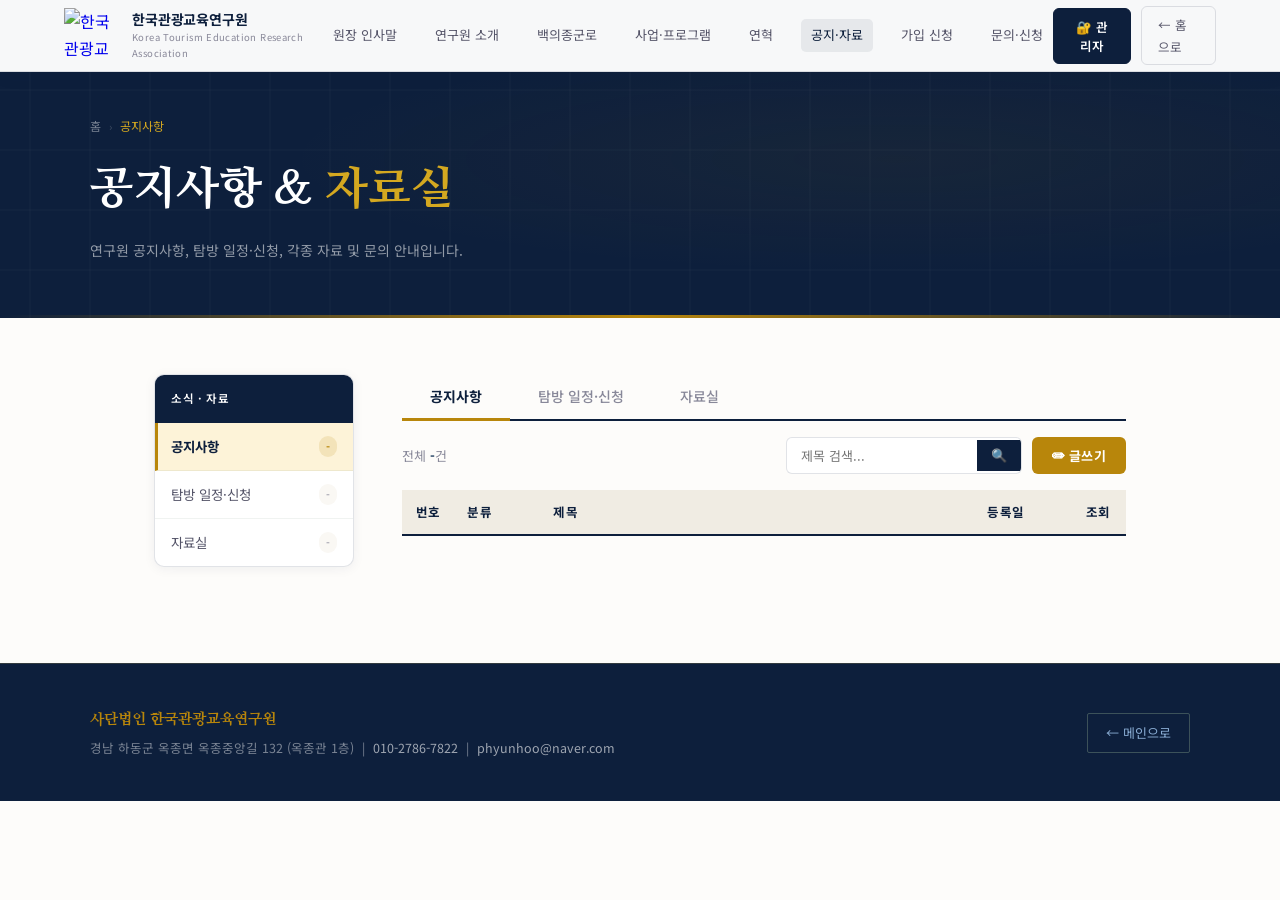
==== commit ce9db7e4: "Add files via upload" ====
--- a/board.html
+++ b/board.html
@@ -65,7 +65,7 @@
 /* ════════════ NAV ════════════ */
 nav{position:fixed;top:0;left:0;right:0;z-index:200;background:rgba(255,255,255,0.97);backdrop-filter:blur(12px);border-bottom:1px solid var(--line);display:flex;align-items:center;justify-content:space-between;padding:0 5%;height:72px;box-shadow:0 2px 20px rgba(13,31,60,0.06);}
 .nav-logo{display:flex;align-items:center;gap:12px;text-decoration:none;}
-.nav-logo-emblem{width:44px;height:44px;display:flex;align-items:center;justify-content:center;flex-shrink:0;}
+.nav-logo-emblem{width:56px;height:56px;display:flex;align-items:center;justify-content:center;flex-shrink:0;background:none;border:none;}
 .nav-logo-text{color:var(--navy);font-size:14px;font-weight:700;letter-spacing:-0.01em;line-height:1.3;}
 .nav-logo-sub{color:var(--text-soft);font-size:9.5px;letter-spacing:.04em;margin-top:1px;}
 .nav-links{display:flex;gap:18px;}
@@ -81,7 +81,7 @@
 .nav-hamburger span{width:22px;height:1.5px;background:var(--navy);display:block;}
 
 /* ════════════ ADMIN BAR ════════════ */
-.admin-bar{background:linear-gradient(90deg,var(--navy),var(--navy-mid));padding:10px 5%;display:none;align-items:center;justify-content:space-between;position:sticky;top:68px;z-index:99;border-bottom:2px solid var(--amber);}
+.admin-bar{background:linear-gradient(90deg,var(--navy),var(--navy-mid));padding:10px 5%;display:none;align-items:center;justify-content:space-between;position:sticky;top:72px;z-index:99;border-bottom:2px solid var(--amber);}
 .admin-bar.visible{display:flex;}
 .admin-tag{background:var(--amber);color:#fff;font-size:11px;font-weight:700;padding:3px 10px;border-radius:3px;letter-spacing:.06em;}
 .admin-bar-text{color:rgba(255,255,255,0.65);font-size:13px;margin-left:10px;}
@@ -92,7 +92,7 @@
 .btn-logout:hover{color:white;border-color:rgba(255,255,255,.4);}
 
 /* ════════════ PAGE HERO ════════════ */
-.page-hero{background:var(--navy);padding:110px 5% 56px;position:relative;overflow:hidden;}
+.page-hero{background:var(--navy);padding:116px 5% 56px;position:relative;overflow:hidden;}
 .page-hero::before{content:'';position:absolute;inset:0;background:radial-gradient(ellipse 80% 60% at 70% 50%,rgba(184,134,11,.06) 0%,transparent 60%),url("data:image/svg+xml,%3Csvg width='60' height='60' xmlns='http://www.w3.org/2000/svg'%3E%3Cpath d='M0 0h60v60H0z' fill='none'/%3E%3Cpath d='M30 0v60M0 30h60' stroke='rgba(255,255,255,0.03)' stroke-width='1'/%3E%3C/svg%3E") repeat;}
 .page-hero::after{content:'';position:absolute;bottom:0;left:0;right:0;height:3px;background:linear-gradient(90deg,transparent,var(--amber),transparent);}
 .page-hero-inner{max-width:1100px;margin:0 auto;position:relative;z-index:1;}
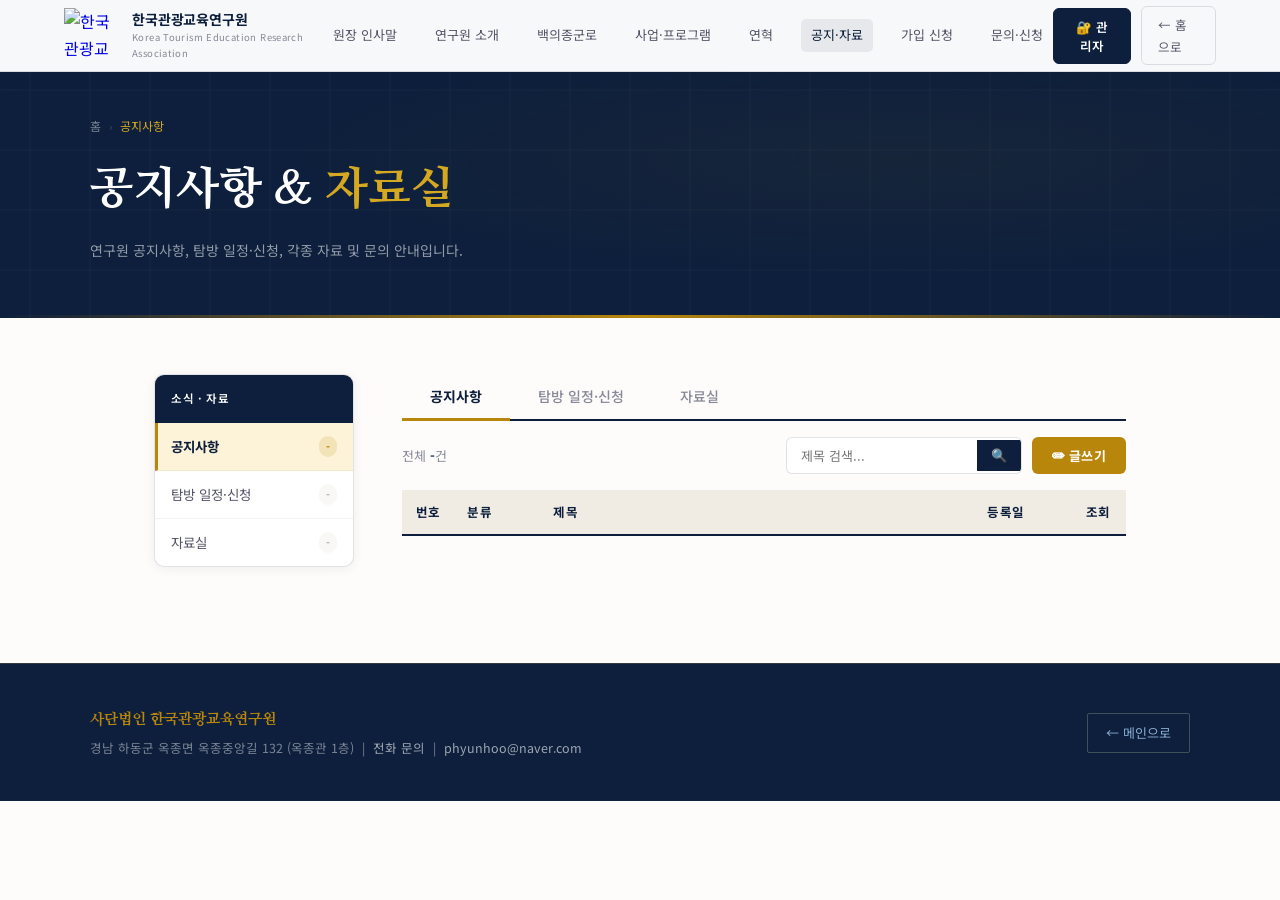
==== commit 1d37bbe2: "Add files via upload" ====
--- a/board.html
+++ b/board.html
@@ -669,22 +669,22 @@
       </div>
 
       <!-- 공개 범위 — 눈에 잘 띄도록 별도 행 배치 -->
-      <div class="wr" style="background:var(--cream);border-radius:4px;padding:12px 16px;border-left:3px solid var(--hadon);">
-        <label class="wlabel" style="margin-bottom:8px;">🔒 공개 범위 설정</label>
-        <div style="display:flex;gap:16px;">
-          <label style="display:flex;align-items:center;gap:8px;cursor:pointer;font-size:14px;color:var(--ink-mid);">
-            <input type="radio" name="visibility" id="visPublic" value="public" checked style="accent-color:var(--hadon);width:16px;height:16px;">
-            🌐 전체 공개 <span style="font-size:12px;color:var(--ink-soft);">(누구나 읽기 가능)</span>
+      <div class="wr" style="background:var(--ivory,#faf8f4);border-radius:6px;padding:14px 16px;border-left:3px solid var(--amber,#b8860b);">
+        <label class="wlabel" style="margin-bottom:10px;">🔒 공개 범위 설정</label>
+        <div style="display:flex;flex-direction:column;gap:10px;">
+          <label style="display:flex;align-items:center;gap:10px;cursor:pointer;font-size:14px;color:var(--ink-mid);background:#fff;border:1px solid var(--line,rgba(13,31,60,.12));border-radius:6px;padding:10px 14px;">
+            <input type="radio" name="visibility" id="visMembers" value="members" checked style="accent-color:var(--navy,#0d1f3c);width:16px;height:16px;flex-shrink:0;">
+            <span>👥 <strong>회원 전용</strong> <span style="font-size:12px;color:var(--ink-soft);">(로그인 회원만 읽기 가능 — 기본값)</span></span>
           </label>
-          <label style="display:flex;align-items:center;gap:8px;cursor:pointer;font-size:14px;color:var(--ink-mid);">
-            <input type="radio" name="visibility" id="visMembers" value="members" style="accent-color:var(--hadon);width:16px;height:16px;">
-            👥 회원 전용 <span style="font-size:12px;color:var(--ink-soft);">(로그인 회원만 읽기)</span>
+          <label style="display:flex;align-items:center;gap:10px;cursor:pointer;font-size:14px;color:var(--ink-mid);background:#fff;border:1px solid var(--line,rgba(13,31,60,.12));border-radius:6px;padding:10px 14px;">
+            <input type="radio" name="visibility" id="visPublic" value="public" style="accent-color:var(--navy,#0d1f3c);width:16px;height:16px;flex-shrink:0;">
+            <span>🌐 <strong>전체 공개</strong> <span style="font-size:12px;color:var(--ink-soft);">(로그인 없이 누구나 목록·내용 모두 열람)</span></span>
           </label>
         </div>
         <!-- 기존 select는 JS 호환성 유지용으로 숨김 처리 -->
         <select id="wVisibility" style="display:none;">
+          <option value="members">회원 전용</option>
           <option value="public">전체 공개</option>
-          <option value="members">회원 전용</option>
         </select>
       </div>
       <div class="wr">
@@ -786,7 +786,7 @@
     <div style="color:rgba(255,255,255,.45);font-size:12.5px;line-height:2.1;">
       <span style="color:var(--gold);font-family:'Nanum Myeongjo',serif;font-size:15px;font-weight:800;">사단법인 한국관광교육연구원</span><br>
       경남 하동군 옥종면 옥종중앙길 132 (옥종관 1층) &nbsp;|&nbsp;
-      <a href="tel:010-2786-7822" style="color:rgba(255,255,255,.6);text-decoration:none;">010-2786-7822</a> &nbsp;|&nbsp;
+      <a href="tel:010-2786-7822" style="color:rgba(255,255,255,.6);text-decoration:none;">전화 문의</a> &nbsp;|&nbsp;
       <a href="mailto:phyunhoo@naver.com" style="color:rgba(255,255,255,.6);text-decoration:none;">phyunhoo@naver.com</a>
     </div>
     <a href="index.html" style="color:var(--sage);font-size:13px;text-decoration:none;border:1px solid rgba(168,197,160,.3);padding:8px 18px;border-radius:2px;">← 메인으로</a>
@@ -1252,14 +1252,28 @@
     return;
   }
 
-  // ── 공지사항 / 자료실: 회원만 내용 열람 가능 ──
-  if (p.board === 'notice' || p.board === 'archive') {
+  // ── 공지사항: visibility에 따라 열람 권한 분기 ──
+  if (p.board === 'notice') {
+    if (p.visibility === 'public') {
+      // 전체 공개 → 비로그인도 내용 열람 가능 (수정/삭제는 로그인 필요)
+      showDetailData(p, canEditPost(p));
+      return;
+    }
+    // 회원 전용 → 로그인 필요
     if (!canWrite()) {
-      // 비로그인 → 로그인 유도
       openModal('loginRequiredModal');
       return;
     }
-    // 회원: 내용 열람 가능, 수정/삭제는 본인 글만
+    showDetailData(p, canEditPost(p));
+    return;
+  }
+
+  // ── 자료실: 회원만 내용 열람 가능 ──
+  if (p.board === 'archive') {
+    if (!canWrite()) {
+      openModal('loginRequiredModal');
+      return;
+    }
     showDetailData(p, canEditPost(p));
     return;
   }
@@ -1621,7 +1635,7 @@
     document.getElementById('wEx1').value            = '';
     document.getElementById('wEx2').value            = '';
     document.getElementById('wPin').checked          = false;
-    setVisibility('public');
+    setVisibility('members');
   }
   onBoardChange();
   openModal('writeModal');
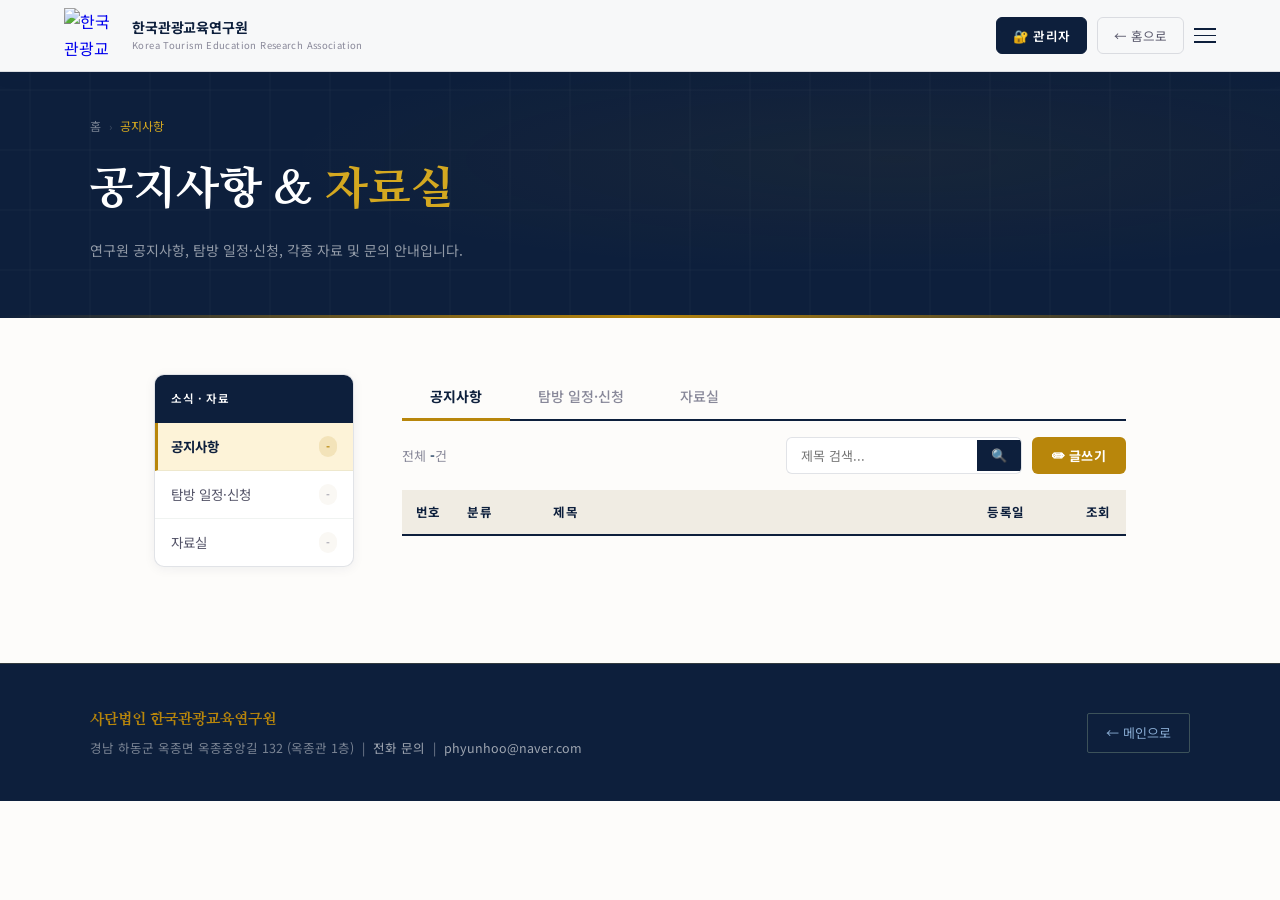
==== commit 66338502: "Add files via upload" ====
--- a/board.html
+++ b/board.html
@@ -64,17 +64,17 @@
 
 /* ════════════ NAV ════════════ */
 nav{position:fixed;top:0;left:0;right:0;z-index:200;background:rgba(255,255,255,0.97);backdrop-filter:blur(12px);border-bottom:1px solid var(--line);display:flex;align-items:center;justify-content:space-between;padding:0 5%;height:72px;box-shadow:0 2px 20px rgba(13,31,60,0.06);}
-.nav-logo{display:flex;align-items:center;gap:12px;text-decoration:none;}
+.nav-logo{display:flex;align-items:center;gap:12px;text-decoration:none;flex-shrink:0;}
 .nav-logo-emblem{width:56px;height:56px;display:flex;align-items:center;justify-content:center;flex-shrink:0;background:none;border:none;}
-.nav-logo-text{color:var(--navy);font-size:14px;font-weight:700;letter-spacing:-0.01em;line-height:1.3;}
-.nav-logo-sub{color:var(--text-soft);font-size:9.5px;letter-spacing:.04em;margin-top:1px;}
+.nav-logo-text{color:var(--navy);font-size:14px;font-weight:700;letter-spacing:-0.01em;line-height:1.3;white-space:nowrap;}
+.nav-logo-sub{color:var(--text-soft);font-size:9.5px;letter-spacing:.04em;margin-top:1px;white-space:nowrap;}
 .nav-links{display:flex;gap:18px;}
 .nav-links a{color:var(--text-mid);text-decoration:none;font-size:13px;transition:all .18s;white-space:nowrap;padding:5px 10px;border-radius:5px;}
 .nav-links a:hover,.nav-links a.active{color:var(--navy);background:var(--line-lt);}
-.nav-right{display:flex;align-items:center;gap:10px;}
-.nav-back{color:var(--text-mid);border:1px solid var(--line);padding:7px 16px;border-radius:6px;font-size:12.5px;text-decoration:none;transition:all .2s;font-family:'Noto Sans KR',sans-serif;}
+.nav-right{display:flex;align-items:center;gap:10px;flex-shrink:0;}
+.nav-back{color:var(--text-mid);border:1px solid var(--line);padding:7px 16px;border-radius:6px;font-size:12.5px;text-decoration:none;transition:all .2s;font-family:'Noto Sans KR',sans-serif;white-space:nowrap;}
 .nav-back:hover{color:var(--navy);border-color:var(--navy);}
-.nav-admin-btn{background:var(--navy);border:1px solid var(--navy);color:white;padding:8px 16px;border-radius:6px;font-size:12.5px;cursor:pointer;font-family:'Noto Sans KR',sans-serif;transition:all .2s;letter-spacing:.02em;font-weight:600;}
+.nav-admin-btn{background:var(--navy);border:1px solid var(--navy);color:white;padding:8px 16px;border-radius:6px;font-size:12.5px;cursor:pointer;font-family:'Noto Sans KR',sans-serif;transition:all .2s;letter-spacing:.02em;font-weight:600;white-space:nowrap;}
 .nav-admin-btn:hover{background:var(--navy-mid);}
 .nav-admin-btn.logged{background:rgba(184,134,11,.12);border-color:var(--amber);color:var(--amber);}
 .nav-hamburger{display:none;flex-direction:column;gap:5px;cursor:pointer;}
@@ -288,11 +288,14 @@
   .desktop-only{display:none!important;}
 }
 
+@media(max-width:1300px){
+  .nav-links{display:none;}.nav-hamburger{display:flex;}
+}
+
 /* ══════════════════════════════════════
    RESPONSIVE — 태블릿 (max 900px)
 ══════════════════════════════════════ */
 @media(max-width:900px){
-  .nav-links{display:none;}.nav-hamburger{display:flex;}
   .board-layout{grid-template-columns:1fr;gap:24px;padding-top:32px;}
   .sidebar{position:static;top:auto;}
   .board-tabs{overflow-x:auto;-webkit-overflow-scrolling:touch;}
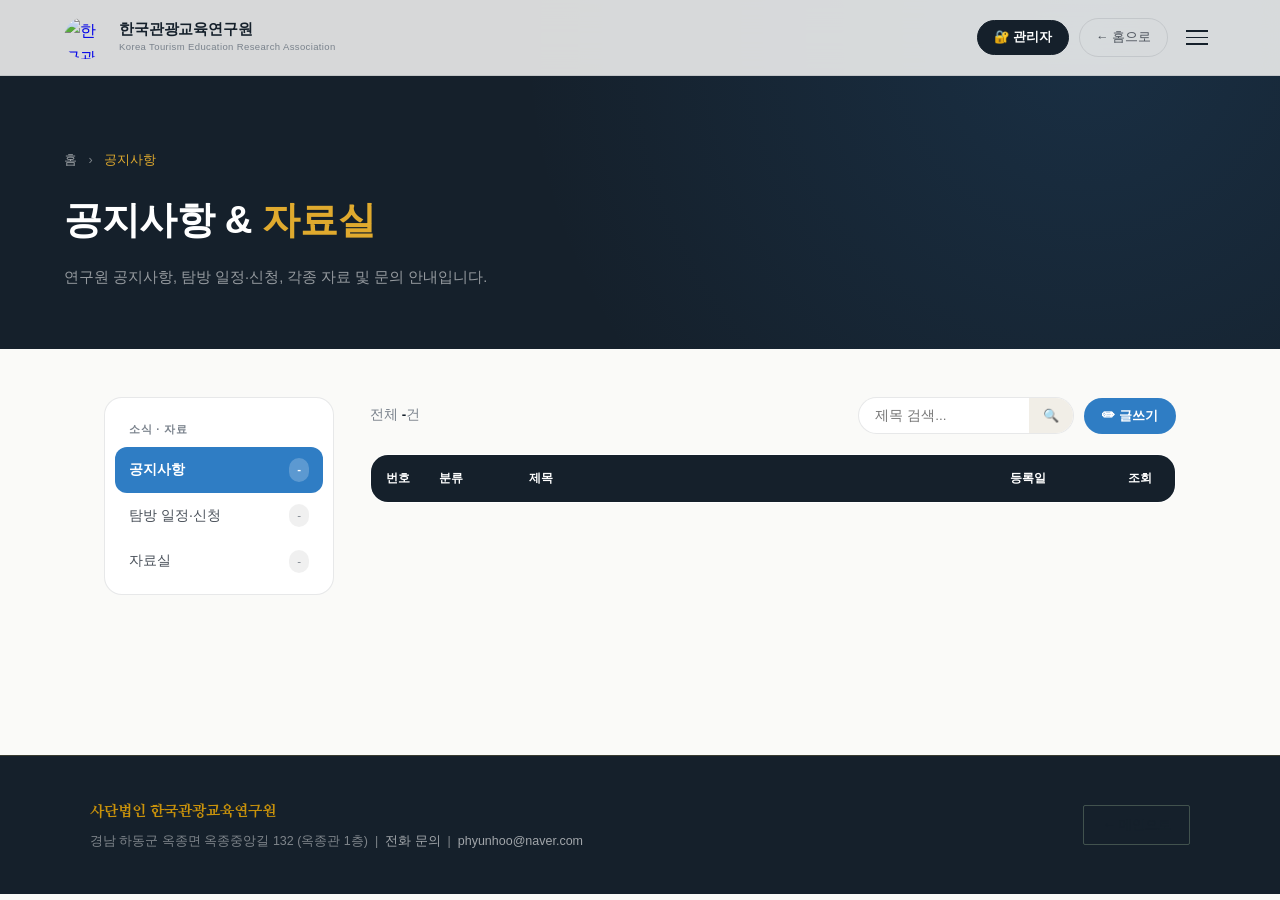
==== commit 909c4937: "Add files via upload" ====
--- a/board.html
+++ b/board.html
@@ -13,366 +13,286 @@
 <meta property="og:description" content="사단법인 한국관광교육연구원 공지사항, 탐방 일정·신청, 회원 전용 자료실입니다.">
 <meta property="og:url" content="https://www.ktedu.or.kr/board.html">
 <link rel="preconnect" href="https://fonts.googleapis.com">
-<link href="https://fonts.googleapis.com/css2?family=Nanum+Myeongjo:wght@400;700;800&family=Noto+Sans+KR:wght@300;400;500;600;700&family=Cormorant+Garamond:wght@400;500;600&family=DM+Sans:wght@400;500&display=swap" rel="stylesheet">
+<link href="https://cdn.jsdelivr.net/gh/orioncactus/pretendard@v1.3.9/dist/web/static/pretendard-dynamic-subset.min.css" rel="stylesheet">
+<link href="https://fonts.googleapis.com/css2?family=Nanum+Myeongjo:wght@400;700;800&family=Cormorant+Garamond:wght@400;500;600&display=swap" rel="stylesheet">
 
 <!-- ★ Supabase JS SDK -->
 <script src="https://cdn.jsdelivr.net/npm/@supabase/supabase-js@2/dist/umd/supabase.js"></script>
 
 <style>
-/* ════════════════ VARIABLES ════════════════ */
-:root{
-  /* 새 디자인 컨셉 — 딥 네이비 + 아이보리 + 앰버 골드 */
-  --forest:   #0d1f3c;  /* 구 forest → 네이비 (기능코드 호환) */
-  --deep:     #0a1628;
-  --hadon:    #1a3a5c;  /* 구 hadon → 네이비 미드 (주 강조색) */
-  --path:     #2a5080;
-  --moss:     #4a7ab0;
-  --sage:     #8aadd4;
-  --gold:     #b8860b;  /* 앰버 골드 */
-  --gold-lt:  #fdf3d8;
-  --cream:    #faf8f4;  /* 아이보리 */
-  --paper:    #fdfcfa;
-  --ink:      #1e1e2e;
-  --ink-mid:  #545468;
-  --ink-soft: #888899;
-  --border:   rgba(13,31,60,0.12);
-  --red:      #c0392b;
-  --red-lt:   #fdf0ef;
-  /* 추가 변수 */
-  --amber:    #b8860b;
-  --amber-lt: #d4a820;
-  --amber-pale:#fdf3d8;
-  --navy:     #0d1f3c;
-  --navy-mid: #1a3a5c;
-  --navy-lt:  #2a5080;
-  --ivory:    #faf8f4;
-  --ivory-dk: #f0ece3;
-  --line:     rgba(13,31,60,0.12);
-  --line-lt:  rgba(13,31,60,0.07);
-  --text:     #2d2d3e;
-  --text-mid: #545468;
-  --text-soft:#888899;
-  --white:    #ffffff;
+/* ═══════════════════════════════════════════════════════
+   한국관광교육연구원 board.html — 리디자인 v3 (index.html과 동일 시스템)
+═══════════════════════════════════════════════════════ */
+:root {
+  --navy:      #15202B;
+  --navy-mid:  #1F2D3D;
+  --navy-lt:   #3C4C5E;
+  --amber:     #C9920B;
+  --amber-lt:  #E0AA2E;
+  --amber-pale:#FBF1DC;
+  --ivory:     #FAFAF8;
+  --ivory-dk:  #F1EEE7;
+  --white:     #FFFFFF;
+  --text-mid:  #4B525B;
+  --text-soft: #7A828C;
+  --line:      rgba(21,32,43,0.10);
+  --line-lt:   rgba(21,32,43,0.06);
+  --forest:    #15202B;
+  --hadon:     #1F2D3D;
+  --gold:      #C9920B;
+  --gold-lt:   #FBF1DC;
+  --cream:     #FAFAF8;
+  --ink:       #15202B;
+  --ink-mid:   #4B525B;
+  --ink-soft:  #7A828C;
+  --border:    rgba(21,32,43,0.10);
+  --red:       #C0392B;
+  --sky:       #2F7DC4;
+  --sky-deep:  #1F5C97;
+  --sky-pale:  #E8F1FA;
 }
 *,*::before,*::after{box-sizing:border-box;margin:0;padding:0;}
 html{scroll-behavior:smooth;}
-*{box-sizing:border-box;-webkit-tap-highlight-color:transparent;}
-body{font-family:'Noto Sans KR',sans-serif;background:var(--paper);color:var(--ink);line-height:1.7;overflow-x:hidden;}
-::-webkit-scrollbar{width:6px;}
-::-webkit-scrollbar-track{background:var(--cream);}
-::-webkit-scrollbar-thumb{background:var(--moss);border-radius:3px;}
-
-/* ════════════ NAV ════════════ */
-nav{position:fixed;top:0;left:0;right:0;z-index:200;background:rgba(255,255,255,0.97);backdrop-filter:blur(12px);border-bottom:1px solid var(--line);display:flex;align-items:center;justify-content:space-between;padding:0 5%;height:72px;box-shadow:0 2px 20px rgba(13,31,60,0.06);}
-.nav-logo{display:flex;align-items:center;gap:12px;text-decoration:none;flex-shrink:0;}
-.nav-logo-emblem{width:56px;height:56px;display:flex;align-items:center;justify-content:center;flex-shrink:0;background:none;border:none;}
-.nav-logo-text{color:var(--navy);font-size:14px;font-weight:700;letter-spacing:-0.01em;line-height:1.3;white-space:nowrap;}
+body{font-family:'Pretendard','Noto Sans KR',sans-serif;background:var(--ivory);color:var(--ink);line-height:1.7;-webkit-font-smoothing:antialiased;}
+::-webkit-scrollbar{width:5px;}
+::-webkit-scrollbar-track{background:var(--ivory-dk);}
+::-webkit-scrollbar-thumb{background:var(--line);border-radius:3px;}
+
+/* ── NAV (index.html과 동일) ── */
+nav{position:fixed;top:0;left:0;right:0;z-index:200;background:rgba(250,250,248,0.85);backdrop-filter:blur(16px);border-bottom:1px solid var(--line);display:flex;align-items:center;justify-content:space-between;padding:0 5%;height:76px;}
+nav.scrolled{box-shadow:0 8px 30px rgba(21,32,43,0.07);}
+.nav-logo{display:flex;align-items:center;gap:13px;text-decoration:none;flex-shrink:0;}
+.nav-logo-emblem{width:42px;height:42px;border-radius:50%;display:flex;align-items:center;justify-content:center;flex-shrink:0;overflow:hidden;}
+.nav-logo-emblem img{width:42px!important;height:42px!important;}
+.nav-logo-text{color:var(--navy);font-size:14.5px;font-weight:700;letter-spacing:-0.01em;line-height:1.3;white-space:nowrap;}
 .nav-logo-sub{color:var(--text-soft);font-size:9.5px;letter-spacing:.04em;margin-top:1px;white-space:nowrap;}
-.nav-links{display:flex;gap:18px;}
-.nav-links a{color:var(--text-mid);text-decoration:none;font-size:13px;transition:all .18s;white-space:nowrap;padding:5px 10px;border-radius:5px;}
-.nav-links a:hover,.nav-links a.active{color:var(--navy);background:var(--line-lt);}
+.nav-links{display:flex;gap:2px;align-items:center;}
+.nav-links a{color:var(--text-mid);text-decoration:none;font-size:13.5px;font-weight:500;padding:9px 14px;border-radius:99px;transition:all .18s;white-space:nowrap;}
+.nav-links a:hover{color:var(--navy);background:var(--ivory-dk);}
+.nav-links a.active{color:#fff;background:var(--sky);font-weight:600;}
 .nav-right{display:flex;align-items:center;gap:10px;flex-shrink:0;}
-.nav-back{color:var(--text-mid);border:1px solid var(--line);padding:7px 16px;border-radius:6px;font-size:12.5px;text-decoration:none;transition:all .2s;font-family:'Noto Sans KR',sans-serif;white-space:nowrap;}
+.nav-back{color:var(--text-mid);border:1px solid var(--line);padding:8px 16px;border-radius:99px;font-size:12.5px;text-decoration:none;transition:all .2s;white-space:nowrap;}
 .nav-back:hover{color:var(--navy);border-color:var(--navy);}
-.nav-admin-btn{background:var(--navy);border:1px solid var(--navy);color:white;padding:8px 16px;border-radius:6px;font-size:12.5px;cursor:pointer;font-family:'Noto Sans KR',sans-serif;transition:all .2s;letter-spacing:.02em;font-weight:600;white-space:nowrap;}
+.nav-admin-btn{background:var(--navy);border:1px solid var(--navy);color:white;padding:8px 16px;border-radius:99px;font-size:12.5px;cursor:pointer;transition:all .2s;font-weight:600;white-space:nowrap;font-family:'Pretendard',sans-serif;}
 .nav-admin-btn:hover{background:var(--navy-mid);}
-.nav-admin-btn.logged{background:rgba(184,134,11,.12);border-color:var(--amber);color:var(--amber);}
-.nav-hamburger{display:none;flex-direction:column;gap:5px;cursor:pointer;}
+.nav-admin-btn.logged{background:rgba(201,146,11,.12);border-color:var(--amber);color:var(--amber);}
+.nav-hamburger{display:none;flex-direction:column;gap:5px;cursor:pointer;padding:8px;flex-shrink:0;}
 .nav-hamburger span{width:22px;height:1.5px;background:var(--navy);display:block;}
-
-/* ════════════ ADMIN BAR ════════════ */
-.admin-bar{background:linear-gradient(90deg,var(--navy),var(--navy-mid));padding:10px 5%;display:none;align-items:center;justify-content:space-between;position:sticky;top:72px;z-index:99;border-bottom:2px solid var(--amber);}
+@media(max-width:1300px){ .nav-links{display:none;} .nav-hamburger{display:flex;} }
+
+/* ── ADMIN BAR ── */
+.admin-bar{background:linear-gradient(90deg,var(--navy),var(--navy-mid));padding:12px 5%;display:none;align-items:center;justify-content:space-between;position:sticky;top:76px;z-index:99;border-bottom:2px solid var(--amber);gap:12px;flex-wrap:wrap;}
 .admin-bar.visible{display:flex;}
-.admin-tag{background:var(--amber);color:#fff;font-size:11px;font-weight:700;padding:3px 10px;border-radius:3px;letter-spacing:.06em;}
-.admin-bar-text{color:rgba(255,255,255,0.65);font-size:13px;margin-left:10px;}
-.admin-bar-right{display:flex;gap:10px;}
-.btn-write{background:var(--amber);color:#fff;border:none;padding:9px 20px;border-radius:6px;font-size:13px;font-weight:700;font-family:'Noto Sans KR',sans-serif;cursor:pointer;letter-spacing:.02em;transition:all .2s;}
-.btn-write:hover{background:var(--amber-lt);transform:translateY(-1px);}
-.btn-logout{background:transparent;color:rgba(255,255,255,.55);border:1px solid rgba(255,255,255,.2);padding:8px 14px;border-radius:2px;font-size:12.5px;font-family:'Noto Sans KR',sans-serif;cursor:pointer;transition:all .2s;}
-.btn-logout:hover{color:white;border-color:rgba(255,255,255,.4);}
-
-/* ════════════ PAGE HERO ════════════ */
-.page-hero{background:var(--navy);padding:116px 5% 56px;position:relative;overflow:hidden;}
-.page-hero::before{content:'';position:absolute;inset:0;background:radial-gradient(ellipse 80% 60% at 70% 50%,rgba(184,134,11,.06) 0%,transparent 60%),url("data:image/svg+xml,%3Csvg width='60' height='60' xmlns='http://www.w3.org/2000/svg'%3E%3Cpath d='M0 0h60v60H0z' fill='none'/%3E%3Cpath d='M30 0v60M0 30h60' stroke='rgba(255,255,255,0.03)' stroke-width='1'/%3E%3C/svg%3E") repeat;}
-.page-hero::after{content:'';position:absolute;bottom:0;left:0;right:0;height:3px;background:linear-gradient(90deg,transparent,var(--amber),transparent);}
-.page-hero-inner{max-width:1100px;margin:0 auto;position:relative;z-index:1;}
-.breadcrumb{display:flex;align-items:center;gap:8px;margin-bottom:16px;}
-.breadcrumb a{color:rgba(255,255,255,.45);font-size:12px;text-decoration:none;}
-.breadcrumb a:hover{color:var(--sage);}
-.breadcrumb-sep{color:rgba(255,255,255,.2);font-size:11px;}
-.breadcrumb-cur{color:var(--amber-lt);font-size:12px;}
-.page-hero h1{font-family:'Nanum Myeongjo',serif;font-size:clamp(1.8rem,3.5vw,2.8rem);font-weight:800;color:#fff;}
+.admin-tag{background:var(--amber);color:#1a1304;font-size:11px;font-weight:800;padding:4px 11px;border-radius:99px;letter-spacing:.04em;}
+.admin-bar-text{color:rgba(255,255,255,0.65);font-size:13px;margin-left:12px;}
+.admin-bar-right{display:flex;gap:10px;flex-wrap:wrap;}
+.btn-write{background:var(--sky);color:#fff;border:none;padding:9px 18px;border-radius:99px;font-size:13px;font-weight:600;cursor:pointer;transition:all .2s;white-space:nowrap;font-family:'Pretendard',sans-serif;}
+.btn-write:hover{background:var(--sky-deep);}
+.btn-logout{background:rgba(255,255,255,0.1);color:#fff;border:1px solid rgba(255,255,255,0.2);padding:9px 16px;border-radius:99px;font-size:12.5px;cursor:pointer;transition:all .2s;white-space:nowrap;font-family:'Pretendard',sans-serif;}
+.btn-logout:hover{background:rgba(255,255,255,0.18);}
+
+/* ── PAGE HERO ── */
+.page-hero{background:var(--navy);padding:150px 5% 60px;position:relative;overflow:hidden;}
+.page-hero::before{content:'';position:absolute;inset:0;background:radial-gradient(circle at 85% 10%,rgba(47,125,196,.16),transparent 50%);pointer-events:none;}
+.page-hero-inner{max-width:1200px;margin:0 auto;position:relative;z-index:1;}
+.breadcrumb{font-size:12.5px;color:rgba(255,255,255,0.45);margin-bottom:16px;}
+.breadcrumb a{color:rgba(255,255,255,0.6);text-decoration:none;}
+.breadcrumb a:hover{color:#fff;}
+.breadcrumb-sep{margin:0 8px;}
+.breadcrumb-cur{color:var(--amber-lt);}
+.page-hero h1{font-family:'Pretendard',sans-serif;color:#fff;font-size:clamp(1.8rem,3vw,2.4rem);font-weight:800;letter-spacing:-0.01em;}
 .page-hero h1 em{font-style:normal;color:var(--amber-lt);}
-.page-hero-desc{color:rgba(255,255,255,.55);font-size:14px;margin-top:10px;}
-
-/* ════════════ LAYOUT ════════════ */
-.board-layout{max-width:1100px;margin:0 auto;padding:56px 5% 96px;display:grid;grid-template-columns:200px 1fr;gap:48px;align-items:start;}
-
-/* ════════════ SIDEBAR ════════════ */
-.sidebar{position:sticky;top:88px;}
-.sidebar-menu{background:#fff;border:1px solid var(--line);border-radius:10px;overflow:hidden;box-shadow:0 2px 12px rgba(13,31,60,0.06);}
-.sidebar-group-title{background:var(--navy);color:white;font-size:11.5px;font-weight:600;padding:14px 16px;letter-spacing:.06em;}
-.sidebar-item{display:flex;align-items:center;justify-content:space-between;padding:12px 16px;font-size:13.5px;color:var(--ink-mid);cursor:pointer;border-bottom:1px solid rgba(45,90,61,.07);transition:all .18s;}
-.sidebar-item:last-child{border-bottom:none;}
-.sidebar-item:hover{background:var(--ivory);color:var(--navy);}
-.sidebar-item.active{background:var(--amber-pale);color:var(--navy);font-weight:700;border-left:3px solid var(--amber);padding-left:13px;}
-.sidebar-count{font-size:11px;color:var(--ink-soft);background:var(--cream);padding:1px 7px;border-radius:10px;}
-.sidebar-item.active .sidebar-count{background:rgba(184,134,11,.15);color:var(--amber);}
-
-/* ════════════ TABS ════════════ */
-.board-tabs{display:flex;border-bottom:2px solid var(--navy);}
-.board-tab{padding:12px 28px;font-size:14px;font-weight:500;color:var(--ink-soft);cursor:pointer;border:none;background:none;font-family:'Noto Sans KR',sans-serif;border-bottom:3px solid transparent;margin-bottom:-2px;transition:all .18s;}
-.board-tab:hover{color:var(--navy);}
-.board-tab.active{color:var(--navy);font-weight:700;border-bottom-color:var(--amber);}
-.board-panel{display:none;}.board-panel.active{display:block;}
-
-/* ════════════ TOOLBAR ════════════ */
-.board-toolbar{display:flex;justify-content:space-between;align-items:center;padding:16px 0;flex-wrap:wrap;gap:12px;}
-.board-count{font-size:13px;color:var(--ink-soft);}
-.board-count strong{color:var(--hadon);font-weight:700;}
-.search-box{display:flex;align-items:center;border:1px solid var(--line);border-radius:6px;overflow:hidden;background:#fff;}
-.search-box input{border:none;outline:none;padding:8px 14px;font-size:13px;font-family:'Noto Sans KR',sans-serif;width:190px;background:transparent;color:var(--ink);}
-.search-box button{background:var(--navy);color:white;border:none;padding:8px 14px;cursor:pointer;font-size:13px;}
-.search-box button:hover{background:var(--navy-mid);}
-
-/* ════════════ TABLE ════════════ */
-.notice-table{width:100%;border-collapse:collapse;}
-.notice-table thead tr{background:var(--ivory-dk,#f0ece3);border-bottom:2px solid var(--navy);}
-.notice-table th{padding:11px 13px;font-size:12.5px;font-weight:700;color:var(--navy);text-align:left;letter-spacing:.04em;}
-.notice-table th.cn{width:52px;text-align:center;}
-.notice-table th.cc{width:86px;}
-.notice-table th.cd{width:96px;}
-.notice-table th.cv{width:56px;text-align:center;}
-.notice-table th.ca{width:80px;text-align:center;}
-.notice-table tbody tr{border-bottom:1px solid rgba(45,90,61,.1);transition:background .15s;}
-.notice-table tbody tr:hover{background:var(--ivory);}
-.notice-table td{padding:13px;font-size:13.5px;color:var(--ink-mid);vertical-align:middle;}
-.notice-table td.cn{text-align:center;font-size:12px;color:var(--ink-soft);}
-.notice-table td.cv{text-align:center;font-size:12px;color:var(--ink-soft);}
-.notice-table td.cd{font-size:12px;color:var(--ink-soft);}
-.notice-table td.ca{text-align:center;}
-.row-pinned td{background:rgba(45,90,61,.04)!important;}
-.title-link{cursor:pointer;transition:color .15s;}
-.title-link:hover{color:var(--navy);}
-.badge{display:inline-block;font-size:10.5px;font-weight:700;padding:2px 8px;border-radius:2px;letter-spacing:.04em;margin-right:5px;vertical-align:middle;}
-.badge-notice{background:var(--navy);color:white;}
-.badge-prog{background:#e8f2e9;color:#1a4a28;border:1px solid rgba(45,90,61,.2);}
-.badge-edu{background:#E6F1FB;color:#0C447C;border:1px solid rgba(23,95,165,.2);}
-.badge-archive{background:#faeeda;color:#633806;border:1px solid rgba(201,168,76,.3);}
-.badge-new{display:inline-block;font-size:9px;font-weight:700;color:var(--red);margin-left:4px;vertical-align:middle;}
-.pin-icon{color:var(--amber);font-size:13px;}
-.row-acts{display:flex;gap:4px;justify-content:center;}
-.btn-edit,.btn-del{border:none;padding:4px 9px;border-radius:2px;font-size:11px;font-weight:700;cursor:pointer;font-family:'Noto Sans KR',sans-serif;transition:all .18s;}
-.btn-edit{background:#e8f0fa;color:var(--navy);}
-.btn-edit:hover{background:var(--navy);color:white;}
-.btn-del{background:var(--red-lt);color:var(--red);}
-.btn-del:hover{background:var(--red);color:white;}
-
-/* ════════════ FILE LIST ════════════ */
-.file-grid{display:flex;flex-direction:column;}
-.file-item{display:grid;grid-template-columns:50px 1fr auto;gap:0;border-bottom:1px solid rgba(45,90,61,.1);padding:17px 0;align-items:center;transition:background .15s;}
-.file-item:first-child{border-top:2px solid var(--navy);}
-.file-item:hover{background:var(--ivory);padding-left:8px;padding-right:8px;margin:0 -8px;border-radius:6px;}
-.file-icon-wrap{width:40px;height:44px;display:flex;align-items:center;justify-content:center;border-radius:3px;font-size:20px;flex-shrink:0;}
-.fi-pdf{background:#fceaea;}.fi-doc{background:#e6eef8;}.fi-img{background:#e8f7ef;}.fi-etc{background:#f5f0fb;}
-.file-title{font-size:14px;font-weight:500;color:var(--ink);margin-bottom:4px;line-height:1.4;cursor:pointer;}
-.file-title:hover{color:var(--navy);}
-.file-meta{font-size:12px;color:var(--ink-soft);display:flex;gap:14px;flex-wrap:wrap;}
-.file-actions{display:flex;gap:8px;align-items:center;margin-left:14px;flex-shrink:0;}
-.file-dl-btn{display:flex;align-items:center;gap:6px;background:var(--ivory);border:1px solid var(--line);color:var(--navy);font-size:12px;font-weight:500;padding:7px 14px;border-radius:3px;cursor:pointer;font-family:'Noto Sans KR',sans-serif;transition:all .18s;white-space:nowrap;text-decoration:none;}
-.file-dl-btn:hover{background:var(--navy);color:white;border-color:var(--navy);}
-
-/* ════════════ STATES ════════════ */
-.loading-state,.empty-state{text-align:center;padding:56px 20px;color:var(--ink-soft);}
-.loading-state .spin{display:inline-block;width:32px;height:32px;border:3px solid var(--border);border-top-color:var(--hadon);border-radius:50%;animation:spin .8s linear infinite;margin-bottom:14px;}
+.page-hero-desc{color:rgba(255,255,255,0.55);font-size:14.5px;margin-top:12px;}
+
+/* ── BOARD LAYOUT ── */
+.board-layout{max-width:1200px;margin:0 auto;padding:48px 5% 100px;display:grid;grid-template-columns:230px 1fr;gap:36px;align-items:start;}
+.board-layout > *{min-width:0;}
+.sidebar{position:sticky;top:96px;}
+.sidebar-menu{background:#fff;border:1px solid var(--line);border-radius:18px;padding:10px;}
+.sidebar-group-title{font-size:11px;font-weight:700;color:var(--text-soft);letter-spacing:.07em;text-transform:uppercase;padding:12px 14px 8px;}
+.sidebar-item{display:flex;justify-content:space-between;align-items:center;padding:11px 14px;border-radius:12px;color:var(--text-mid);text-decoration:none;font-size:14px;font-weight:500;cursor:pointer;transition:all .15s;}
+.sidebar-item:hover{background:var(--ivory-dk);}
+.sidebar-item.active{background:var(--sky);color:#fff;font-weight:700;}
+.sidebar-count{font-size:11.5px;background:rgba(0,0,0,0.06);padding:2px 8px;border-radius:99px;color:var(--text-soft);}
+.sidebar-item.active .sidebar-count{background:rgba(255,255,255,0.22);color:#fff;}
+
+.board-tabs{display:none;}
+@media(max-width:900px){ .board-tabs{display:flex;gap:8px;margin-bottom:20px;overflow-x:auto;} }
+.board-tab{background:#fff;border:1px solid var(--line);padding:10px 18px;border-radius:99px;font-size:13.5px;font-weight:600;color:var(--text-mid);cursor:pointer;white-space:nowrap;font-family:'Pretendard',sans-serif;}
+.board-tab.active{background:var(--sky);color:#fff;border-color:var(--sky);}
+
+.board-panel{display:none;}
+.board-panel.active{display:block;}
+.board-toolbar{display:flex;justify-content:space-between;align-items:center;flex-wrap:wrap;gap:14px;margin-bottom:20px;}
+.board-count{font-size:13.5px;color:var(--text-soft);}
+.board-count strong{color:var(--navy);font-weight:700;}
+.search-box{display:flex;border:1.5px solid var(--line);border-radius:99px;overflow:hidden;background:#fff;}
+.search-box input{border:none;padding:10px 16px;font-size:13.5px;width:170px;background:transparent;font-family:'Pretendard',sans-serif;}
+.search-box input:focus{outline:none;}
+.search-box button{border:none;background:var(--ivory-dk);padding:10px 14px;cursor:pointer;font-size:13px;}
+
+/* ── TABLE (min-width로 좁은 화면에서 글자 압착 대신 가로 스크롤) ── */
+.notice-table{width:100%;min-width:600px;border-collapse:collapse;background:#fff;border:1px solid var(--line);border-radius:18px;overflow:hidden;font-size:13.5px;}
+.notice-table th{background:var(--navy);color:#fff;padding:13px 14px;font-size:12px;font-weight:700;text-align:left;white-space:nowrap;}
+.notice-table th.cn,.notice-table td.cn{text-align:center;width:54px;}
+.notice-table th.cc,.notice-table td.cc{width:90px;}
+.notice-table th.cd,.notice-table td.cd{width:110px;white-space:nowrap;}
+.notice-table th.cv,.notice-table td.cv{width:70px;text-align:center;}
+.notice-table th.ca,.notice-table td.ca{width:110px;}
+.notice-table td{padding:13px 14px;border-bottom:1px solid var(--line);color:var(--text-mid);}
+.notice-table tbody tr:hover{background:var(--ivory-dk);}
+.notice-table tbody tr:last-child td{border-bottom:none;}
+.title-link{color:var(--navy);text-decoration:none;font-weight:500;cursor:pointer;}
+.title-link:hover{color:var(--sky-deep);}
+.chip-prog{display:inline-block;background:var(--sky-pale);color:var(--sky-deep);font-size:11px;font-weight:700;padding:3px 10px;border-radius:99px;}
+.chip-del{background:rgba(192,57,43,.1);color:var(--red);}
+.badge-new{display:inline-block;background:var(--amber);color:#1a1304;font-size:9.5px;font-weight:800;padding:2px 6px;border-radius:5px;margin-left:6px;vertical-align:middle;}
+.pin-row{background:var(--amber-pale)!important;}
+.pin-icon{margin-right:4px;}
+.row-acts{display:flex;gap:6px;}
+.btn-edit,.btn-del{border:none;background:var(--ivory-dk);padding:5px 11px;border-radius:8px;font-size:11.5px;cursor:pointer;color:var(--text-mid);font-family:'Pretendard',sans-serif;}
+.btn-edit:hover{background:var(--sky-pale);color:var(--sky-deep);}
+.btn-del:hover{background:rgba(192,57,43,.1);color:var(--red);}
+
+.overflow-wrap-table{overflow-x:auto;-webkit-overflow-scrolling:touch;border-radius:18px;}
+.table-scroll{overflow-x:auto;-webkit-overflow-scrolling:touch;border-radius:18px;}
+
+.empty-state{text-align:center;padding:60px 20px;color:var(--text-soft);}
+.empty-icon{font-size:34px;margin-bottom:14px;}
+.loading-state{text-align:center;padding:60px;color:var(--text-soft);font-size:14px;}
+
+.pagination{display:flex;justify-content:center;gap:6px;margin-top:24px;}
+.page-btn{border:1px solid var(--line);background:#fff;width:36px;height:36px;border-radius:10px;font-size:13px;cursor:pointer;color:var(--text-mid);font-family:'Pretendard',sans-serif;}
+.page-btn.active{background:var(--sky);color:#fff;border-color:var(--sky);}
+.page-btn:hover:not(.active){background:var(--ivory-dk);}
+
+.info-box{background:var(--sky-pale);border-radius:14px;padding:16px 20px;font-size:13px;color:var(--sky-deep);line-height:1.9;}
+.info-box a{color:var(--sky-deep);font-weight:700;text-decoration:underline;}
+
+/* ── FILE GRID (자료실) ── */
+.file-grid{display:grid;grid-template-columns:repeat(auto-fill,minmax(260px,1fr));gap:16px;}
+.file-item{background:#fff;border:1px solid var(--line);border-radius:16px;padding:18px;display:grid;grid-template-columns:46px 1fr;gap:14px;align-items:start;transition:all .2s;}
+.file-item:hover{box-shadow:0 16px 32px -16px rgba(21,32,43,.14);transform:translateY(-3px);}
+.file-icon-wrap{width:46px;height:46px;display:flex;align-items:center;justify-content:center;border-radius:12px;font-size:20px;flex-shrink:0;}
+.fi-pdf{background:#FBEAEA;}.fi-doc{background:var(--sky-pale);}.fi-img{background:#E8F6EE;}.fi-etc{background:var(--ivory-dk);}
+.file-info{min-width:0;}
+.file-title{font-size:14px;font-weight:700;color:var(--navy);margin-bottom:6px;line-height:1.4;cursor:pointer;}
+.file-title:hover{color:var(--sky-deep);}
+.file-meta{font-size:11.5px;color:var(--text-soft);display:flex;gap:8px;flex-wrap:wrap;}
+.file-actions{display:flex;gap:8px;grid-column:1/-1;flex-wrap:wrap;}
+.file-dl-btn{flex:1;min-width:100px;text-align:center;background:var(--sky);color:#fff;border:none;padding:9px;border-radius:10px;font-size:12.5px;font-weight:600;cursor:pointer;text-decoration:none;display:block;font-family:'Pretendard',sans-serif;}
+.file-dl-btn:hover{background:var(--sky-deep);}
+.file-zone{border:2px dashed var(--line);border-radius:14px;padding:24px;text-align:center;color:var(--text-soft);font-size:13px;cursor:pointer;}
+
+/* ── 카테고리 배지 ── */
+.badge{display:inline-block;font-size:10.5px;font-weight:700;padding:3px 9px;border-radius:99px;letter-spacing:.02em;margin-right:5px;vertical-align:middle;}
+.badge-notice{background:var(--navy);color:#fff;}
+.badge-prog{background:#E8F6EE;color:#1a6b3c;}
+.badge-edu{background:var(--sky-pale);color:var(--sky-deep);}
+.badge-archive{background:var(--amber-pale);color:#8a6608;}
+.row-pinned{background:var(--amber-pale)!important;}
+
+/* ── MODALS ── */
+.overlay{display:none;position:fixed;inset:0;z-index:500;background:rgba(11,17,25,0.6);backdrop-filter:blur(4px);align-items:center;justify-content:center;padding:20px;}
+.overlay.open{display:flex;}
+.modal{background:#fff;border-radius:22px;max-width:480px;width:100%;max-height:88vh;overflow-y:auto;position:relative;box-shadow:0 40px 80px -20px rgba(0,0,0,.4);}
+.modal-close{position:absolute;top:18px;right:18px;width:34px;height:34px;border-radius:50%;background:var(--ivory-dk);border:none;cursor:pointer;font-size:15px;color:var(--navy);z-index:5;}
+.login-head{padding:32px 32px 18px;background:var(--navy);border-radius:22px 22px 0 0;}
+.login-head h2{color:#fff;font-size:1.3rem;font-weight:800;}
+.login-head p{color:rgba(255,255,255,.5);font-size:13px;margin-top:6px;}
+.login-body{padding:26px 32px 32px;}
+.form-group{margin-bottom:18px;}
+.form-label{display:block;font-size:12.5px;font-weight:700;color:var(--text-mid);margin-bottom:8px;}
+.form-input{width:100%;padding:13px 16px;border:1.5px solid var(--line);border-radius:12px;font-size:14px;font-family:'Pretendard',sans-serif;background:var(--ivory);transition:border-color .2s;}
+.form-input:focus{outline:none;border-color:var(--sky);background:#fff;}
+.form-error{display:none;color:var(--red);font-size:12px;margin-top:6px;}
+.form-error.show{display:block;}
+.btn-login{width:100%;background:var(--sky);color:#fff;border:none;padding:15px;border-radius:12px;font-size:14.5px;font-weight:700;cursor:pointer;margin-top:6px;font-family:'Pretendard',sans-serif;}
+.btn-login:hover{background:var(--sky-deep);}
+
+.write-head{padding:26px 32px;border-bottom:1px solid var(--line);display:flex;justify-content:space-between;align-items:center;}
+.write-head h2{font-size:1.2rem;font-weight:800;color:var(--navy);}
+.write-body{padding:26px 32px;}
+.wr{margin-bottom:16px;}
+.wr2{display:grid;grid-template-columns:1fr 1fr;gap:14px;margin-bottom:16px;}
+.wlabel{display:block;font-size:12.5px;font-weight:700;color:var(--text-mid);margin-bottom:8px;}
+.winput,.wselect,.wtextarea{width:100%;padding:12px 15px;border:1.5px solid var(--line);border-radius:12px;font-size:14px;font-family:'Pretendard',sans-serif;background:var(--ivory);}
+.winput:focus,.wselect:focus,.wtextarea:focus{outline:none;border-color:var(--sky);background:#fff;}
+.wtextarea{min-height:160px;resize:vertical;}
+.write-footer{padding:20px 32px 28px;display:flex;gap:10px;justify-content:flex-end;}
+.btn-cancel{background:var(--ivory-dk);color:var(--text-mid);border:none;padding:13px 24px;border-radius:99px;font-size:14px;font-weight:600;cursor:pointer;font-family:'Pretendard',sans-serif;}
+.btn-save{background:var(--sky);color:#fff;border:none;padding:13px 28px;border-radius:99px;font-size:14px;font-weight:700;cursor:pointer;font-family:'Pretendard',sans-serif;}
+.btn-save:hover{background:var(--sky-deep);}
+.spin,.save-spin{display:inline-block;width:13px;height:13px;border:2px solid rgba(255,255,255,.4);border-top-color:#fff;border-radius:50%;animation:spin .6s linear infinite;}
 @keyframes spin{to{transform:rotate(360deg);}}
-.empty-icon{font-size:32px;margin-bottom:12px;}
-.info-box{margin-top:20px;padding:16px 20px;background:var(--ivory);border-radius:6px;border-left:3px solid var(--amber);font-size:13.5px;color:var(--text-mid);line-height:1.85;}
-.info-box a{color:var(--navy);font-weight:700;}
-
-/* ════════════ PAGINATION ════════════ */
-.pagination{display:flex;justify-content:center;gap:4px;margin-top:28px;}
-.page-btn{width:36px;height:36px;display:flex;align-items:center;justify-content:center;border:1px solid rgba(45,90,61,.2);border-radius:2px;font-size:13px;color:var(--ink-soft);cursor:pointer;background:#fff;transition:all .18s;font-family:'Noto Sans KR',sans-serif;}
-.page-btn:hover{border-color:var(--navy);color:var(--navy);}
-.page-btn.active{background:var(--navy);color:white;border-color:var(--navy);font-weight:700;}
-
-/* ════════════ OVERLAYS ════════════ */
-.overlay{display:none;position:fixed;inset:0;z-index:400;background:rgba(0,0,0,.6);align-items:center;justify-content:center;padding:16px;backdrop-filter:blur(3px);}
-.overlay.open{display:flex;}
-.modal{background:var(--paper);border-radius:6px;width:100%;box-shadow:0 32px 80px rgba(0,0,0,.28);animation:modalIn .25s cubic-bezier(.34,1.3,.64,1) forwards;}
-@keyframes modalIn{from{opacity:0;transform:scale(.94) translateY(12px);}to{opacity:1;transform:scale(1) translateY(0);}}
-
-/* login */
-#loginModal .modal{max-width:420px;}
-.login-head{background:var(--navy);padding:28px 32px;border-radius:6px 6px 0 0;border-bottom:2px solid var(--amber);position:relative;}
-.login-head h2{font-family:'Nanum Myeongjo',serif;color:#fff;font-size:1.4rem;font-weight:800;}
-.login-head p{color:rgba(255,255,255,0.6);font-size:13px;margin-top:6px;}
-.modal-close{position:absolute;top:16px;right:18px;background:rgba(255,255,255,.1);border:1px solid rgba(255,255,255,.2);color:rgba(255,255,255,.7);width:32px;height:32px;border-radius:50%;cursor:pointer;display:flex;align-items:center;justify-content:center;font-size:16px;transition:all .2s;}
-.modal-close:hover{background:rgba(255,255,255,.2);color:white;}
-.login-body{padding:28px 32px;}
-.form-group{margin-bottom:18px;}
-.form-label{display:block;font-size:12.5px;font-weight:700;color:var(--ink-mid);letter-spacing:.06em;margin-bottom:7px;}
-.form-input{width:100%;border:1px solid rgba(45,90,61,.25);border-radius:3px;padding:11px 14px;font-size:14px;font-family:'Noto Sans KR',sans-serif;color:var(--ink);background:#fff;outline:none;transition:border-color .2s;}
-.form-input:focus{border-color:var(--navy);box-shadow:0 0 0 3px rgba(13,31,60,.07);}
-.form-input.err{border-color:var(--red);}
-.form-error{font-size:12px;color:var(--red);margin-top:6px;display:none;}
-.form-error.show{display:block;}
-.btn-login{width:100%;background:var(--navy);color:white;border:none;padding:13px;font-size:14px;font-weight:700;font-family:'Noto Sans KR',sans-serif;border-radius:6px;cursor:pointer;transition:all .2s;letter-spacing:.02em;margin-top:4px;}
-.btn-login:hover{background:var(--navy-mid);}
-.login-hint{font-size:11.5px;color:var(--ink-soft);text-align:center;margin-top:14px;line-height:1.7;}
-
-/* write */
-#writeModal .modal{max-width:700px;max-height:92vh;overflow-y:auto;}
-.write-head{background:var(--navy);padding:20px 28px;border-radius:6px 6px 0 0;position:sticky;top:0;z-index:2;display:flex;align-items:center;justify-content:space-between;}
-.write-head h2{font-family:'Nanum Myeongjo',serif;color:white;font-size:1.25rem;font-weight:800;}
-.write-body{padding:24px 28px;}
-.wr{margin-bottom:18px;}
-.wr2{display:grid;grid-template-columns:1fr 1fr;gap:14px;margin-bottom:18px;}
-.wlabel{display:block;font-size:12.5px;font-weight:700;color:var(--ink-mid);letter-spacing:.05em;margin-bottom:7px;}
-.winput,.wselect,.wtextarea{width:100%;border:1px solid rgba(45,90,61,.25);border-radius:3px;padding:10px 13px;font-size:13.5px;font-family:'Noto Sans KR',sans-serif;color:var(--ink);background:#fff;outline:none;transition:border-color .2s;}
-.winput:focus,.wselect:focus,.wtextarea:focus{border-color:var(--navy);box-shadow:0 0 0 3px rgba(13,31,60,.07);}
-.wtextarea{min-height:200px;resize:vertical;line-height:1.8;}
-.file-zone{border:2px dashed rgba(13,31,60,.2);border-radius:8px;padding:20px;text-align:center;cursor:pointer;transition:all .2s;background:var(--ivory);}
-.file-zone:hover{border-color:var(--navy);background:rgba(13,31,60,.04);}
-.file-zone p{font-size:13px;color:var(--ink-soft);}
-.file-zone small{font-size:11px;color:var(--ink-soft);margin-top:4px;display:block;}
-#fileInput{display:none;}
-.file-chips{display:flex;flex-wrap:wrap;gap:8px;margin-top:10px;}
-.file-chip{display:flex;align-items:center;gap:6px;background:#e8f0fa;border:1px solid rgba(13,31,60,.15);border-radius:4px;padding:4px 10px;font-size:12px;color:var(--navy);}
-.chip-del{cursor:pointer;color:var(--ink-soft);font-size:14px;line-height:1;}
-.chip-del:hover{color:var(--red);}
-.chip-prog{font-size:11px;color:var(--ink-soft);margin-left:4px;}
-.pin-row{display:flex;align-items:center;gap:10px;margin-bottom:18px;}
-.pin-row input[type=checkbox]{width:16px;height:16px;accent-color:var(--hadon);cursor:pointer;}
-.pin-row label{font-size:13.5px;color:var(--ink-mid);cursor:pointer;}
-.write-footer{display:flex;justify-content:flex-end;gap:10px;padding-top:20px;border-top:1px solid var(--border);}
-.btn-cancel{background:var(--cream);color:var(--ink-mid);border:1px solid var(--border);padding:11px 22px;border-radius:3px;font-size:13.5px;font-family:'Noto Sans KR',sans-serif;cursor:pointer;transition:all .2s;}
-.btn-cancel:hover{border-color:var(--navy);color:var(--navy);}
-.btn-save{background:var(--navy);color:white;border:none;padding:11px 28px;border-radius:6px;font-size:13.5px;font-weight:700;font-family:'Noto Sans KR',sans-serif;cursor:pointer;transition:all .2s;}
-.btn-save:hover{background:var(--navy-mid);}
-.save-spin{display:inline-block;width:14px;height:14px;border:2px solid rgba(255,255,255,.4);border-top-color:white;border-radius:50%;animation:spin .7s linear infinite;vertical-align:middle;margin-right:6px;}
-
-/* detail */
-.detail-overlay{display:none;position:fixed;inset:0;z-index:300;background:rgba(0,0,0,.55);align-items:center;justify-content:center;padding:20px;backdrop-filter:blur(2px);}
+
+/* ── DETAIL ── */
+.detail-overlay{display:none;position:fixed;inset:0;z-index:500;background:rgba(11,17,25,0.6);backdrop-filter:blur(4px);align-items:center;justify-content:center;padding:20px;}
 .detail-overlay.open{display:flex;}
-.detail-box{background:var(--paper);border-radius:6px;max-width:740px;width:100%;max-height:88vh;overflow-y:auto;box-shadow:0 24px 60px rgba(0,0,0,.25);animation:modalIn .25s ease forwards;}
-.detail-head{background:var(--navy);padding:24px 28px;border-radius:6px 6px 0 0;position:sticky;top:0;z-index:2;}
-.dh-cat{color:rgba(255,255,255,0.55);font-size:11.5px;letter-spacing:.1em;margin-bottom:8px;}
-.dh-title{color:#fff;font-family:'Nanum Myeongjo',serif;font-size:1.35rem;font-weight:800;line-height:1.4;}
-.dh-meta{color:rgba(255,255,255,.5);font-size:12px;margin-top:10px;display:flex;gap:18px;flex-wrap:wrap;}
-.d-close{position:absolute;top:16px;right:20px;background:rgba(255,255,255,.1);border:1px solid rgba(255,255,255,.2);color:rgba(255,255,255,.7);width:32px;height:32px;border-radius:50%;cursor:pointer;display:flex;align-items:center;justify-content:center;font-size:16px;transition:all .2s;}
-.d-close:hover{color:white;}
-.detail-body{padding:28px;font-size:14px;color:var(--ink-mid);line-height:2;white-space:pre-wrap;}
-.detail-attach{border-top:1px solid var(--border);padding:18px 28px;}
-.attach-title{font-size:12px;font-weight:700;color:var(--ink-soft);letter-spacing:.08em;margin-bottom:10px;}
-.attach-file{display:flex;align-items:center;gap:8px;padding:9px 13px;background:var(--ivory);border:1px solid var(--line);border-radius:6px;font-size:13px;color:var(--navy);margin-bottom:6px;text-decoration:none;transition:background .15s;}
-.attach-file:hover{background:var(--amber-pale);}
-.attach-file-wrap{margin-bottom:10px;}
-.attach-hint{font-size:12px;color:var(--ink-soft);margin-top:2px;padding:4px 4px 0;line-height:1.8;}
-.attach-badge{display:inline-block;padding:2px 7px;border-radius:3px;font-size:11px;font-weight:700;margin-left:auto;flex-shrink:0;}
-.attach-view{background:#e1f5ee;color:#0f6e56;}
-.attach-dl{background:#e6f1fb;color:#185fa5;}
-.detail-nav{border-top:1px solid var(--border);padding:14px 28px;display:flex;justify-content:space-between;align-items:center;}
-.detail-nav a{font-size:13px;color:var(--navy);text-decoration:none;cursor:pointer;}
-.detail-nav-back{font-size:13px;color:var(--ink-soft);background:var(--cream);padding:6px 16px;border-radius:2px;cursor:pointer;border:1px solid var(--border);font-family:'Noto Sans KR',sans-serif;}
-
-/* toast */
-.toast{position:fixed;bottom:28px;left:50%;transform:translateX(-50%) translateY(20px);background:var(--navy);color:white;padding:12px 24px;border-radius:4px;font-size:13.5px;font-weight:500;z-index:999;opacity:0;transition:all .3s;pointer-events:none;white-space:nowrap;}
+.detail-box{background:#fff;border-radius:22px;max-width:720px;width:100%;max-height:88vh;overflow-y:auto;box-shadow:0 40px 80px -20px rgba(0,0,0,.4);}
+.detail-head{padding:32px 32px 22px;border-bottom:1px solid var(--line);}
+.d-close{position:absolute;top:18px;right:18px;width:34px;height:34px;border-radius:50%;background:var(--ivory-dk);border:none;cursor:pointer;font-size:15px;color:var(--navy);}
+.dh-cat{display:inline-block;background:var(--sky-pale);color:var(--sky-deep);font-size:11px;font-weight:700;padding:4px 12px;border-radius:99px;margin-bottom:12px;}
+.dh-title{font-size:1.3rem;font-weight:800;color:var(--navy);line-height:1.45;}
+.dh-meta{font-size:12.5px;color:var(--text-soft);margin-top:10px;}
+.detail-body{padding:28px 32px;font-size:14.5px;color:var(--text-mid);line-height:1.9;white-space:pre-wrap;word-break:break-word;}
+.detail-attach{padding:0 32px 24px;}
+.attach-title{font-size:12px;font-weight:700;color:var(--text-soft);margin-bottom:10px;text-transform:uppercase;letter-spacing:.05em;}
+.attach-file-wrap{display:flex;flex-wrap:wrap;gap:8px;}
+.attach-file{display:flex;align-items:center;gap:8px;background:var(--ivory);border:1px solid var(--line);border-radius:12px;padding:8px 12px;font-size:12.5px;color:var(--text-mid);flex:1 1 auto;min-width:0;}
+.attach-badge{font-size:10.5px;font-weight:700;padding:2px 8px;border-radius:99px;white-space:nowrap;}
+.attach-dl{background:var(--sky-pale);color:var(--sky-deep);}
+.attach-view{background:var(--amber-pale);color:#8a6608;}
+.attach-hint{font-size:11.5px;color:var(--text-soft);margin-top:8px;}
+.detail-nav{padding:20px 32px 28px;display:flex;justify-content:center;}
+.detail-nav a{display:none;}
+.detail-nav-back{background:var(--ivory-dk);border:none;padding:11px 28px;border-radius:99px;font-size:13.5px;font-weight:600;cursor:pointer;color:var(--navy);font-family:'Pretendard',sans-serif;}
+
+/* ── MOBILE NAV OVERLAY ── */
+.mob-nav{display:none;position:fixed;inset:0;z-index:300;background:var(--navy);flex-direction:column;align-items:center;justify-content:center;gap:4px;}
+.mob-nav.open{display:flex;}
+.mob-nav a{color:rgba(255,255,255,.85);font-size:17px;font-weight:600;text-decoration:none;padding:13px 26px;border-radius:14px;}
+.mob-nav a:hover{background:rgba(255,255,255,.08);}
+.mob-close{position:absolute;top:26px;right:26px;width:42px;height:42px;border-radius:50%;background:rgba(255,255,255,.08);border:none;color:#fff;font-size:17px;cursor:pointer;}
+
+/* ── TOAST ── */
+.toast{position:fixed;bottom:28px;left:50%;transform:translateX(-50%) translateY(20px);background:var(--navy);color:white;padding:13px 26px;border-radius:99px;font-size:13.5px;font-weight:500;z-index:999;opacity:0;transition:all .3s;pointer-events:none;white-space:nowrap;}
 .toast.show{opacity:1;transform:translateX(-50%) translateY(0);}
 .toast.err{background:var(--red);}
-/* 기기별 표시 제어 */
+
+/* ── FOOTER ── */
+footer{background:var(--navy);padding:48px 5% 28px;margin-top:60px;}
+
 .mobile-only{display:none!important;}
 .desktop-only{display:inline!important;}
-@media(max-width:900px){
-  .mobile-only{display:inline!important;}
-  .desktop-only{display:none!important;}
-}
-
-@media(max-width:1300px){
-  .nav-links{display:none;}.nav-hamburger{display:flex;}
-}
-
-/* ══════════════════════════════════════
-   RESPONSIVE — 태블릿 (max 900px)
-══════════════════════════════════════ */
-@media(max-width:900px){
+@media(max-width:1300px){ .mobile-only{display:inline!important;} .desktop-only{display:none!important;} }
+
+/* ── 반응형 ── */
+@media(max-width:1100px){
   .board-layout{grid-template-columns:1fr;gap:24px;padding-top:32px;}
-  .sidebar{position:static;top:auto;}
-  .board-tabs{overflow-x:auto;-webkit-overflow-scrolling:touch;}
-  .notice-table th.cv,.notice-table td.cv{display:none;}
+  .sidebar{display:none;}
+}
+@media(max-width:700px){
+  nav{padding:0 4%;}
+  .nav-logo-sub{display:none;}
+  .nav-back{display:none;}
+  .nav-admin-btn{font-size:0;padding:9px;width:38px;height:38px;border-radius:50%;display:flex;align-items:center;justify-content:center;}
+  .nav-admin-btn::before{content:'🔐';font-size:15px;}
+  .page-hero{padding:120px 5% 44px;}
+  .board-toolbar{flex-direction:column;align-items:flex-start;}
+  .board-toolbar > div{width:100%;flex-wrap:wrap;}
+  .search-box{flex:1;}
+  .search-box input{width:100%;}
   .wr2{grid-template-columns:1fr;}
-  .search-box input{width:140px;}
-  .file-item{grid-template-columns:44px 1fr;}
-  .file-actions{grid-column:1/-1;padding-top:6px;}
-  .write-modal{padding:24px;}
-  .wbody{gap:14px;}
-}
-
-/* ══════════════════════════════════════
-   RESPONSIVE — 모바일 (max 600px)
-══════════════════════════════════════ */
-@media(max-width:600px){
-  nav{padding:0 4%;height:56px;}
-  .nav-logo-sub{display:none;}
-  .nav-logo-text{font-size:13px;}
-
-  .board-header h1{font-size:1.4rem;}
-  .board-tabs{gap:4px;}
-  .board-tab{padding:8px 12px;font-size:12px;white-space:nowrap;}
-  .sidebar-item{font-size:13px;padding:10px 14px;}
-
-  /* 게시판 테이블 */
-  .notice-table{font-size:12.5px;}
-  .notice-table th,.notice-table td{padding:10px 8px;}
-  .notice-table th:nth-child(4),.notice-table td:nth-child(4){display:none;}
-  .notice-table th:nth-child(5),.notice-table td:nth-child(5){display:none;}
-  .title-link{font-size:13px;}
-
-  /* 툴바 */
-  .board-toolbar{flex-direction:column;align-items:flex-start;gap:10px;}
-  .board-toolbar > div{width:100%;display:flex;justify-content:space-between;}
-  .search-box{flex:1;}
-  .search-box input{flex:1;width:auto;min-width:0;}
-
-  /* 자료실 카드 */
-  .file-item{grid-template-columns:40px 1fr;gap:10px 8px;}
-  .file-icon-wrap{width:40px;height:40px;font-size:18px;}
-  .file-title{font-size:13px;}
-  .file-actions{grid-column:1/-1;display:flex;gap:8px;padding-top:4px;}
-  .file-dl-btn{font-size:12px;padding:6px 12px;}
-
-  /* 상세 팝업 */
-  .detail-head{padding:16px;}
-  .detail-body{padding:16px;font-size:13.5px;line-height:1.9;}
-  .detail-nav{padding:12px 16px;}
-  .dh-title{font-size:15px;}
-
-  /* 글쓰기 모달 */
-  .write-modal{padding:16px;}
-  .wbody{gap:12px;}
-  .wselect,.winput,.wtextarea{font-size:16px;}
-  #writeModal .modal{max-width:100%;margin:8px;width:calc(100% - 16px);}
-
-  /* 로그인/비번 모달 */
-  .modal{margin:12px;width:calc(100% - 24px);max-width:none;}
-  .form-input{font-size:16px;}
-
-  /* 페이지네이션 */
-  .pg-btn{min-width:32px;height:32px;font-size:12px;}
-
-  /* 관리자바 */
-  .admin-bar{flex-wrap:wrap;gap:8px;padding:10px 16px;}
-  .admin-bar-text{font-size:11.5px;}
-  .admin-info{font-size:12px;}
-}
-.mob-nav{display:none;position:fixed;inset:0;z-index:500;background:var(--navy);flex-direction:column;align-items:center;justify-content:center;gap:28px;}
-.mob-nav.open{display:flex;}
-.mob-nav a{color:rgba(255,255,255,.85);text-decoration:none;font-size:18px;}
-.mob-nav a:hover{color:var(--gold);}
-.mob-close{position:absolute;top:20px;right:5%;font-size:24px;color:var(--sage);cursor:pointer;background:none;border:none;}
+  .file-grid{grid-template-columns:1fr;}
+  .admin-bar{padding:10px 4%;}
+}
+
 </style>
 </head>
 <body>
+
+
 
 <!-- ★★★ Supabase 설정 — SQL 실행 후 아래 두 값을 교체하세요 ★★★ -->
 <script>
@@ -480,6 +400,7 @@
           <button class="btn-write" id="wb-notice" onclick="onWriteClick('notice')">✏ 글쓰기</button>
         </div>
       </div>
+      <div class="table-scroll">
       <table class="notice-table">
         <thead><tr>
           <th class="cn">번호</th><th class="cc">분류</th><th>제목</th>
@@ -488,6 +409,7 @@
         </tr></thead>
         <tbody id="tb-notice"></tbody>
       </table>
+      </div>
       <div class="pagination" id="pg-notice"></div>
     </div>
 
@@ -503,6 +425,7 @@
           <button class="btn-write" id="wb-program" onclick="onWriteClick('program')">✏ 글쓰기</button>
         </div>
       </div>
+      <div class="table-scroll">
       <table class="notice-table">
         <thead><tr>
           <th class="cn">번호</th><th class="cc">구분</th><th>제목</th>
@@ -511,6 +434,7 @@
         </tr></thead>
         <tbody id="tb-program"></tbody>
       </table>
+      </div>
       <div class="info-box" style="margin-top:16px;">
         📋 탐방 신청 :
         <!-- PC 전용: 홈페이지 신청폼만 -->
